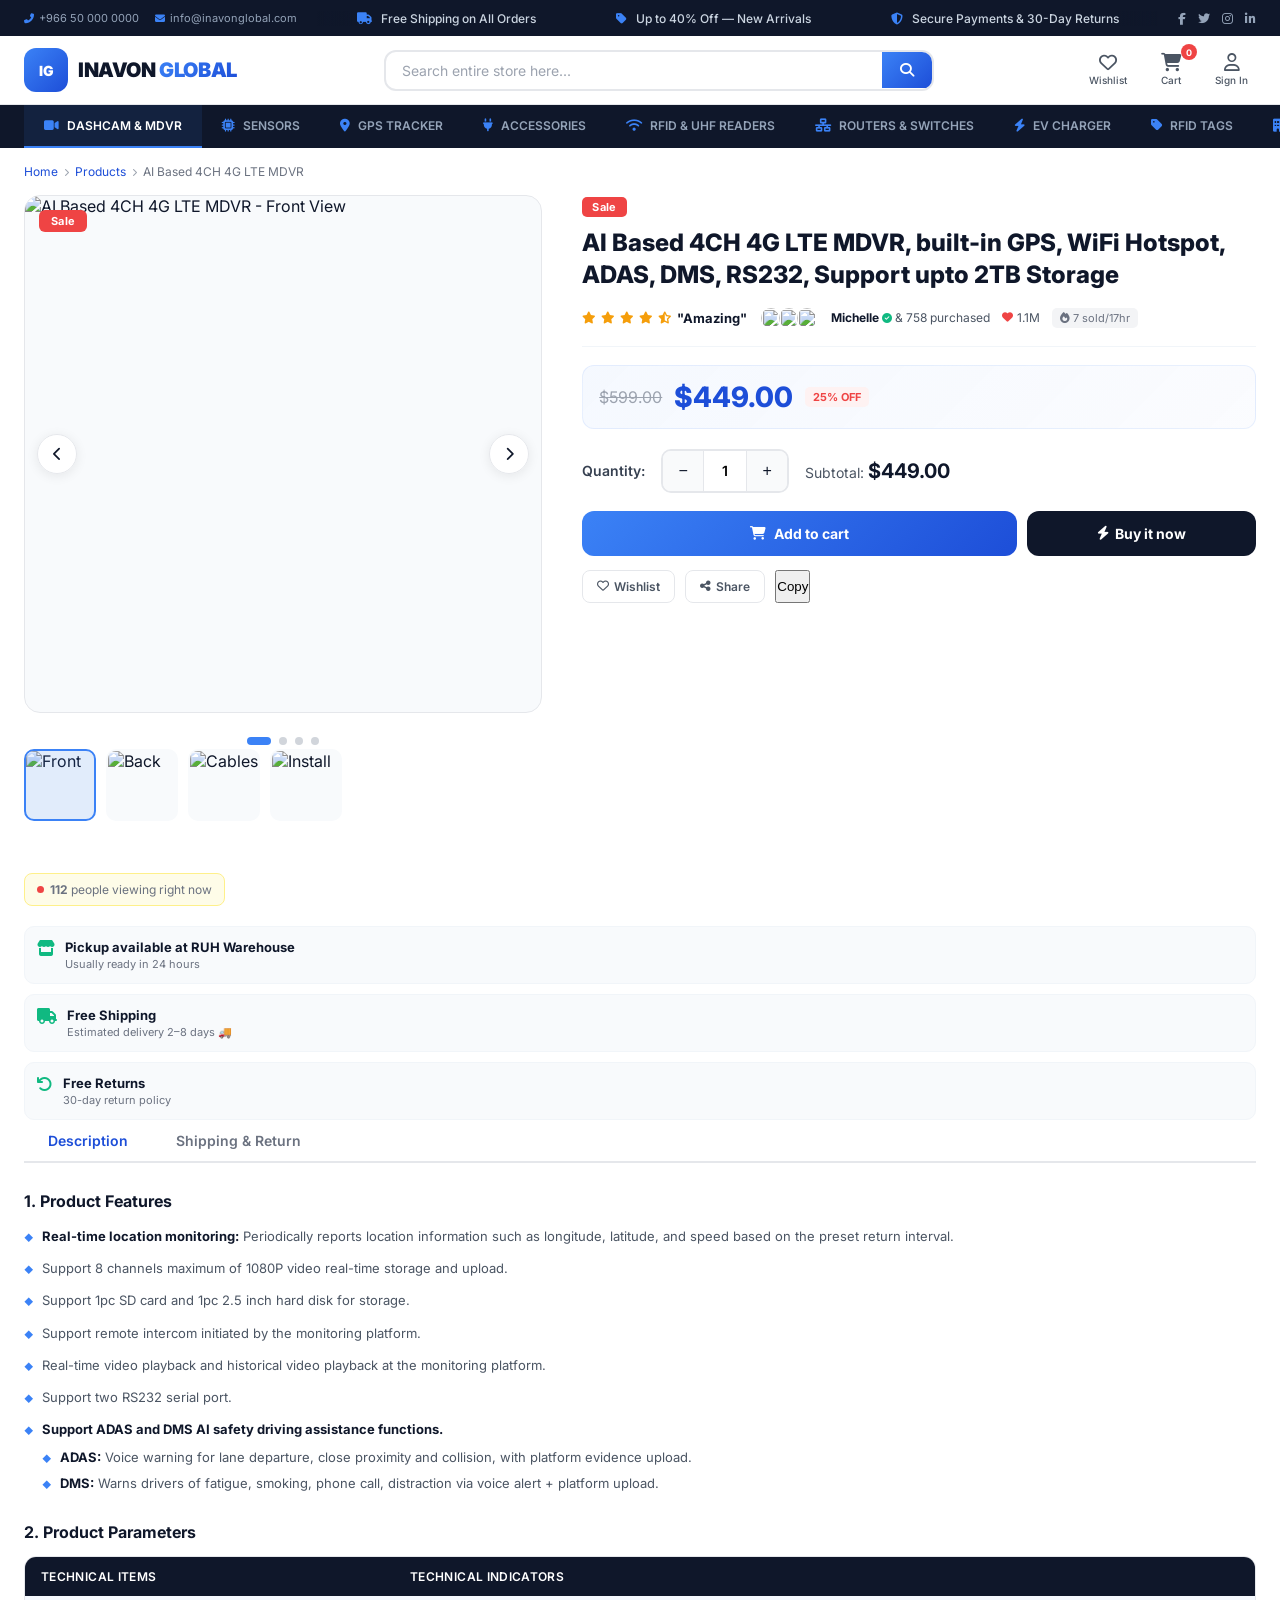
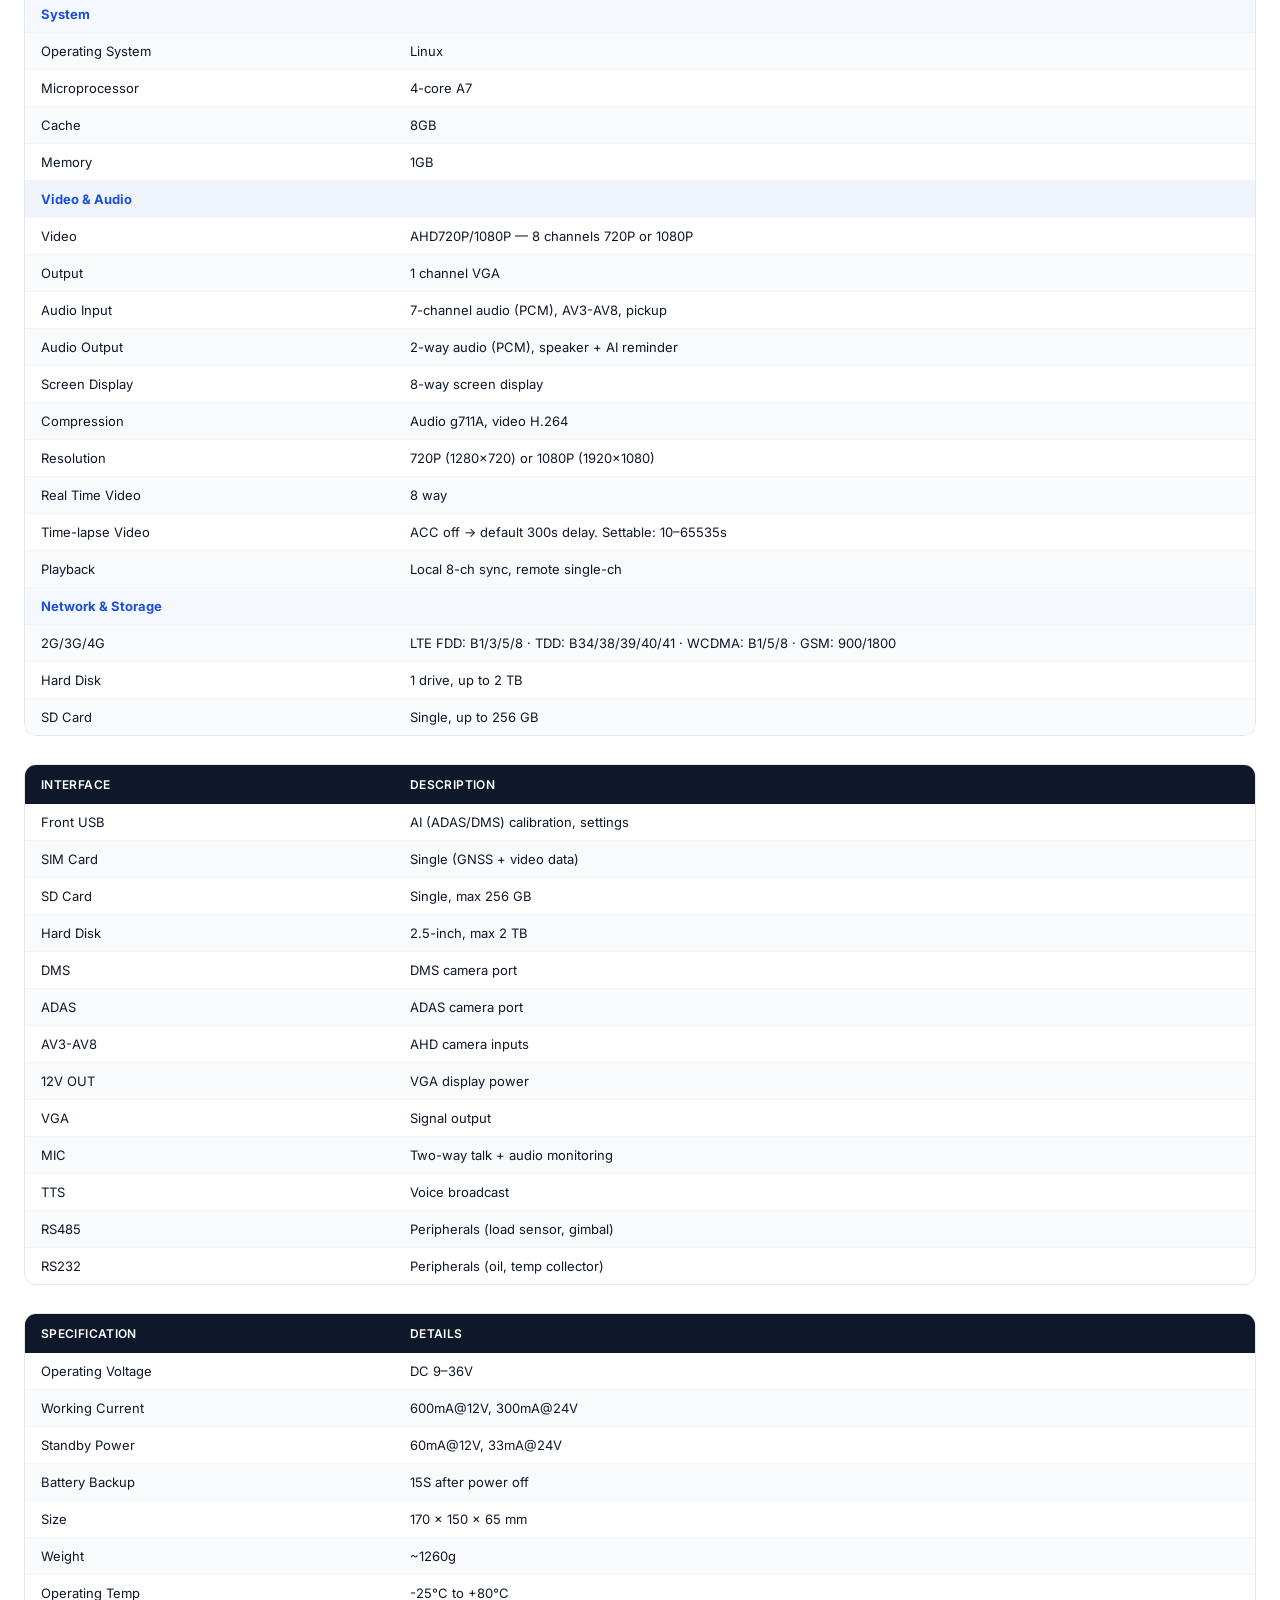
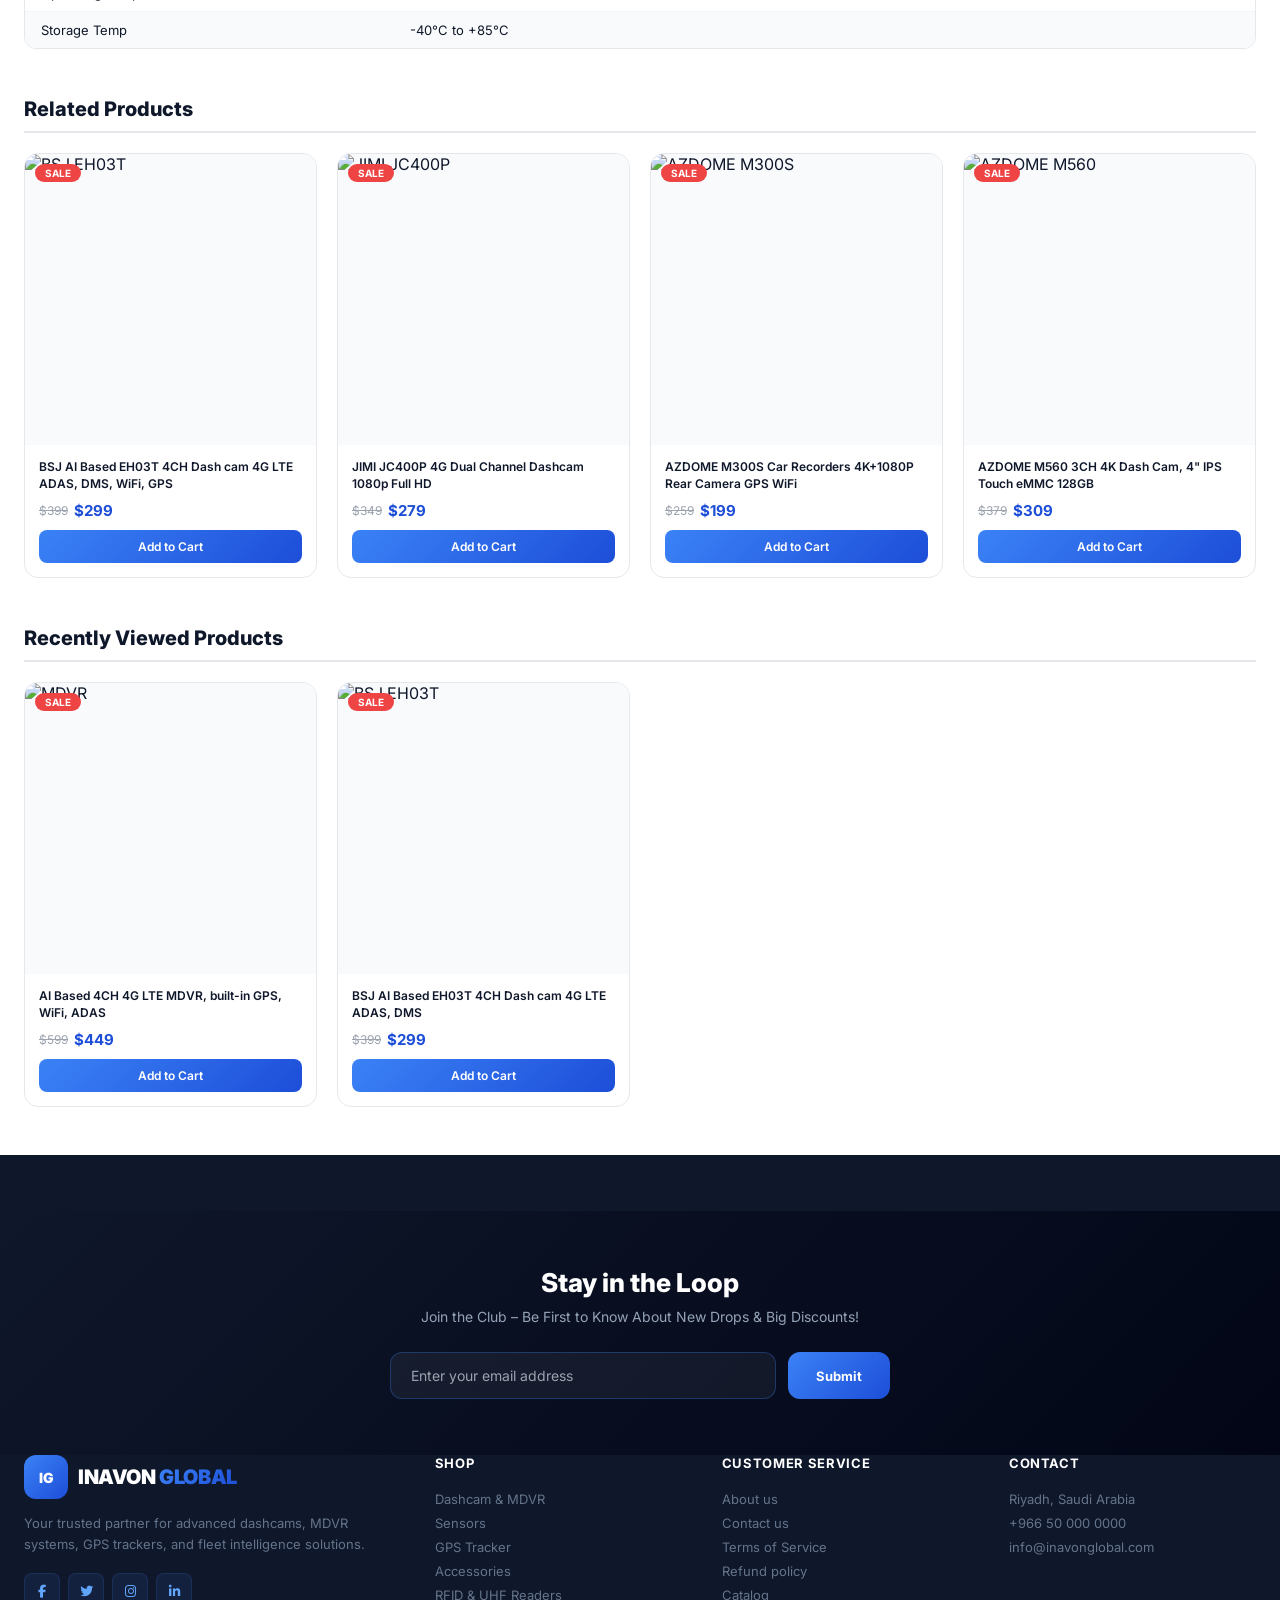
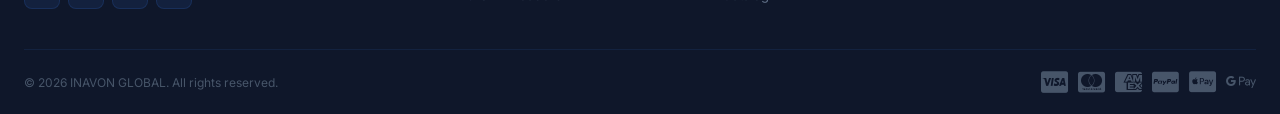
==== AI-4CH-MDVR.html @ f3176323 "Added more features and updates" ====
<!DOCTYPE html>
<html lang="en">
<head>
    <meta charset="UTF-8">
    <meta name="viewport" content="width=device-width, initial-scale=1.0">
    <title>AI Based 4CH 4G LTE MDVR - INAVON GLOBAL</title>
    <link href="https://fonts.googleapis.com/css2?family=Inter:wght@300;400;500;600;700;800;900&family=Playfair+Display:wght@400;500;600;700;800;900&display=swap" rel="stylesheet">
    <link rel="stylesheet" href="https://cdnjs.cloudflare.com/ajax/libs/font-awesome/6.5.0/css/all.min.css">
    <style>
        *,*::before,*::after{margin:0;padding:0;box-sizing:border-box}
        body{font-family:'Inter',sans-serif;background:#fff;color:#0f172a;overflow-x:hidden;-webkit-font-smoothing:antialiased}
        body.menu-open{overflow:hidden}
        .container{max-width:1400px;margin:0 auto;padding:0 24px}
        img{max-width:100%;display:block}
        a{text-decoration:none}

        /* ══════════════════════════════════════
           TOP BAR
        ══════════════════════════════════════ */
        .top-bar{background:#0f172a;overflow:hidden;position:relative;height:36px}
        .top-bar .container{display:flex;align-items:center;height:100%;position:relative}
        .top-left-contact{display:flex;align-items:center;gap:16px;z-index:2;flex-shrink:0;padding-right:20px;background:#0f172a}
        .top-left-contact span{color:#94a3b8;font-size:11px;display:flex;align-items:center;gap:5px;white-space:nowrap}
        .top-left-contact span i{color:#3b82f6;font-size:10px}
        .top-right-social{display:flex;align-items:center;gap:12px;z-index:2;flex-shrink:0;padding-left:20px;background:#0f172a}
        .top-right-social a{color:#94a3b8;font-size:12px;transition:color .3s}
        .top-right-social a:hover{color:#3b82f6}
        .top-marquee{flex:1;overflow:hidden;position:relative}
        .top-marquee::before,.top-marquee::after{content:'';position:absolute;top:0;bottom:0;width:40px;z-index:1}
        .top-marquee::before{left:0;background:linear-gradient(90deg,#0f172a,transparent)}
        .top-marquee::after{right:0;background:linear-gradient(-90deg,#0f172a,transparent)}
        .marquee-track{display:flex;animation:marquee 30s linear infinite;white-space:nowrap}
        .marquee-track span{color:#cbd5e1;font-size:12px;font-weight:500;padding:0 40px}
        .marquee-track span i{color:#3b82f6;margin-right:6px}
        @keyframes marquee{0%{transform:translateX(0)}100%{transform:translateX(-50%)}}

        /* ══════════════════════════════════════
           HEADER
        ══════════════════════════════════════ */
        .shop-header{background:#fff;border-bottom:1px solid #e5e7eb;position:sticky;top:0;z-index:999}
        .header-main{display:flex;align-items:center;justify-content:space-between;padding:12px 0;gap:16px}
        .header-left{display:flex;align-items:center;gap:14px;flex-shrink:0}
        .shop-logo{display:flex;align-items:center;gap:10px;text-decoration:none;flex-shrink:0}
        .logo-mark{width:44px;height:44px;border-radius:12px;background:linear-gradient(135deg,#3b82f6,#1d4ed8);display:flex;align-items:center;justify-content:center;color:#fff;font-size:14px;font-weight:900}
        .logo-name{font-size:20px;font-weight:900;color:#0f172a;letter-spacing:-0.02em}
        .logo-name span{background:linear-gradient(135deg,#3b82f6,#1d4ed8);-webkit-background-clip:text;-webkit-text-fill-color:transparent}
        .header-search{flex:1;max-width:550px;display:flex;align-items:center;border:2px solid #e5e7eb;border-radius:12px;overflow:hidden;transition:border-color .3s}
        .header-search:focus-within{border-color:#3b82f6}
        .header-search input{flex:1;padding:10px 16px;border:none;outline:none;font-size:14px;font-family:'Inter',sans-serif;color:#0f172a;background:transparent}
        .header-search input::placeholder{color:#9ca3af}
        .search-btn{padding:10px 18px;background:linear-gradient(135deg,#3b82f6,#1d4ed8);color:#fff;border:none;cursor:pointer;font-size:14px;transition:opacity .3s;flex-shrink:0}
        .search-btn:hover{opacity:.9}
        .header-actions{display:flex;align-items:center;gap:18px;flex-shrink:0}
        .header-act{display:flex;flex-direction:column;align-items:center;gap:2px;text-decoration:none;color:#4b5563;font-size:10px;font-weight:500;cursor:pointer;position:relative;transition:color .3s;padding:4px 8px;border-radius:8px}
        .header-act:hover{color:#1d4ed8;background:rgba(59,130,246,.05)}
        .header-act i{font-size:18px}
        .cart-count{position:absolute;top:-6px;right:-8px;background:#ef4444;color:#fff;font-size:9px;font-weight:700;width:16px;height:16px;border-radius:50%;display:flex;align-items:center;justify-content:center;transition:transform .3s}
        .mobile-search-btn{display:none;background:none;border:none;font-size:20px;color:#0f172a;cursor:pointer;padding:6px}

        /* ══════════════════════════════════════
           HAMBURGER BUTTON
        ══════════════════════════════════════ */
        .hamburger-btn{display:none;flex-direction:column;justify-content:center;align-items:center;width:36px;height:36px;background:none;border:none;cursor:pointer;padding:4px;gap:5px;z-index:1001;flex-shrink:0}
        .hamburger-btn span{display:block;width:22px;height:2px;background:#0f172a;border-radius:2px;transition:all .35s ease;transform-origin:center}
        .hamburger-btn.active span:nth-child(1){transform:rotate(45deg) translate(5px,5px)}
        .hamburger-btn.active span:nth-child(2){opacity:0;transform:scaleX(0)}
        .hamburger-btn.active span:nth-child(3){transform:rotate(-45deg) translate(5px,-5px)}

        /* ══════════════════════════════════════
           MOBILE DRAWER
        ══════════════════════════════════════ */
        .mobile-overlay{position:fixed;inset:0;background:rgba(0,0,0,.5);z-index:1000;opacity:0;visibility:hidden;transition:all .35s ease}
        .mobile-overlay.active{opacity:1;visibility:visible}

        .mobile-drawer{position:fixed;top:0;left:0;width:300px;max-width:85vw;height:100vh;height:100dvh;background:#fff;z-index:1001;transform:translateX(-100%);transition:transform .35s cubic-bezier(.4,0,.2,1);overflow-y:auto;overscroll-behavior:contain;display:flex;flex-direction:column}
        .mobile-drawer.active{transform:translateX(0)}

        .drawer-header{display:flex;align-items:center;justify-content:space-between;padding:16px 20px;border-bottom:1px solid #e5e7eb;flex-shrink:0}
        .drawer-logo{display:flex;align-items:center;gap:8px}
        .drawer-logo .logo-mark{width:32px;height:32px;font-size:11px;border-radius:8px}
        .drawer-logo .logo-name{font-size:15px}
        .drawer-close{width:32px;height:32px;border:none;background:#f3f4f6;border-radius:8px;cursor:pointer;display:flex;align-items:center;justify-content:center;font-size:16px;color:#4b5563;transition:all .2s}
        .drawer-close:hover{background:#e5e7eb;color:#0f172a}

        .drawer-body{flex:1;overflow-y:auto;padding:0}

        .drawer-section{padding:0}
        .drawer-section-title{font-size:10px;font-weight:700;color:#94a3b8;text-transform:uppercase;letter-spacing:.08em;padding:16px 20px 8px}

        .drawer-link{display:flex;align-items:center;gap:12px;padding:12px 20px;color:#0f172a;font-size:14px;font-weight:500;transition:all .2s;border-left:3px solid transparent;cursor:pointer}
        .drawer-link:hover{background:rgba(59,130,246,.05);border-left-color:#3b82f6;color:#1d4ed8}
        .drawer-link i{width:20px;text-align:center;color:#3b82f6;font-size:14px;flex-shrink:0}
        .drawer-link .drawer-arrow{margin-left:auto;font-size:10px;color:#9ca3af;transition:transform .2s}
        .drawer-link:hover .drawer-arrow{transform:translateX(2px);color:#3b82f6}

        .drawer-divider{height:1px;background:#f1f5f9;margin:4px 20px}

        .drawer-account{display:flex;align-items:center;gap:12px;padding:14px 20px;background:linear-gradient(135deg,rgba(59,130,246,.05),rgba(29,78,216,.02));border-bottom:1px solid #e5e7eb;cursor:pointer;transition:background .2s}
        .drawer-account:hover{background:rgba(59,130,246,.08)}
        .drawer-account-icon{width:40px;height:40px;border-radius:50%;background:linear-gradient(135deg,#3b82f6,#1d4ed8);display:flex;align-items:center;justify-content:center;color:#fff;font-size:16px}
        .drawer-account-info{flex:1}
        .drawer-account-info strong{font-size:14px;color:#0f172a;display:block}
        .drawer-account-info span{font-size:11px;color:#6b7280}

        .drawer-footer{padding:16px 20px;border-top:1px solid #e5e7eb;flex-shrink:0}
        .drawer-social{display:flex;gap:8px;justify-content:center}
        .drawer-social a{width:36px;height:36px;border-radius:8px;background:rgba(59,130,246,.08);display:flex;align-items:center;justify-content:center;color:#3b82f6;font-size:14px;transition:all .2s}
        .drawer-social a:hover{background:rgba(59,130,246,.15);transform:translateY(-1px)}

        /* ══════════════════════════════════════
           SEARCH OVERLAY
        ══════════════════════════════════════ */
        .search-overlay{position:fixed;inset:0;background:rgba(2,6,23,.92);backdrop-filter:blur(20px);z-index:10000;display:flex;align-items:flex-start;justify-content:center;padding-top:15vh;opacity:0;visibility:hidden;transition:all .4s}
        .search-overlay.active{opacity:1;visibility:visible}
        .search-overlay-inner{width:100%;max-width:700px;padding:0 24px}
        .search-overlay-close{display:flex;justify-content:flex-end;margin-bottom:24px}
        .search-overlay-close button{background:none;border:none;color:#fff;font-size:28px;cursor:pointer;transition:transform .3s}
        .search-overlay-close button:hover{transform:rotate(90deg)}
        .search-overlay-input{display:flex;border-bottom:3px solid rgba(59,130,246,.5);padding-bottom:12px}
        .search-overlay-input input{flex:1;background:transparent;border:none;outline:none;font-size:32px;font-weight:300;color:#fff;font-family:'Inter',sans-serif}
        .search-overlay-input input::placeholder{color:#6b7280}
        .search-overlay-input button{background:none;border:none;color:#3b82f6;font-size:28px;cursor:pointer}
        .search-overlay-tags{margin-top:32px}
        .search-overlay-tags p{font-size:13px;color:#6b7280;margin-bottom:12px}
        .search-overlay-tags .tags-wrap{display:flex;flex-wrap:wrap;gap:8px}
        .search-overlay-tags .tag{padding:8px 16px;border-radius:100px;border:1px solid rgba(59,130,246,.3);color:#60a5fa;font-size:13px;text-decoration:none;transition:all .3s;cursor:pointer}
        .search-overlay-tags .tag:hover{background:rgba(59,130,246,.15);border-color:#3b82f6}

        /* ══════════════════════════════════════
           MOBILE CATEGORY BAR (sticky below header)
        ══════════════════════════════════════ */
        .mobile-cat-bar{display:none;background:#0f172a;position:sticky;top:60px;z-index:998;border-bottom:1px solid rgba(59,130,246,.2)}
        .mobile-cat-bar .container{display:flex;overflow-x:auto;scrollbar-width:none;-ms-overflow-style:none;padding:0 16px}
        .mobile-cat-bar .container::-webkit-scrollbar{display:none}
        .mobile-cat-bar .cat-link{padding:10px 14px;font-size:11px}

        /* ══════════════════════════════════════
           CATEGORY NAV
        ══════════════════════════════════════ */
        .cat-nav{background:#0f172a}
        .cat-nav .container{display:flex;overflow-x:auto;scrollbar-width:none;-ms-overflow-style:none}
        .cat-nav .container::-webkit-scrollbar{display:none}
        .cat-link{display:flex;align-items:center;gap:8px;padding:13px 20px;color:#94a3b8;text-decoration:none;font-size:12px;font-weight:600;white-space:nowrap;border-bottom:2px solid transparent;transition:all .3s}
        .cat-link i{color:#3b82f6;font-size:13px}
        .cat-link:hover,.cat-link.active{color:#fff;background:rgba(59,130,246,.1);border-bottom-color:#3b82f6}

        /* ══════════════════════════════════════
           BREADCRUMB
        ══════════════════════════════════════ */
        .pd-breadcrumb{display:flex;align-items:center;gap:6px;padding:16px 0;font-size:12px;color:#6b7280;flex-wrap:wrap}
        .pd-breadcrumb a{color:#1d4ed8;text-decoration:none;transition:color .3s}
        .pd-breadcrumb a:hover{color:#3b82f6}
        .pd-breadcrumb i{font-size:8px;color:#9ca3af}

        /* ══════════════════════════════════════
           MAIN PRODUCT GRID
        ══════════════════════════════════════ */
        .pd-grid{display:grid;grid-template-columns:1fr 1.3fr;gap:40px;margin-bottom:48px;align-items:start}

        /* ══════════════════════════════════════
           IMAGE CAROUSEL
        ══════════════════════════════════════ */
        .pd-gallery{position:sticky;top:90px}
        .carousel-wrapper{position:relative;width:100%;border-radius:16px;overflow:hidden;background:#f8fafc;border:1px solid #e5e7eb;margin-bottom:12px;user-select:none;-webkit-user-select:none}
        .carousel-track{display:flex;transition:transform .45s cubic-bezier(.4,0,.2,1);will-change:transform}
        .carousel-slide{min-width:100%;aspect-ratio:1/1;overflow:hidden;position:relative}
        .carousel-slide img{width:100%;height:100%;object-fit:cover;transition:transform .5s}
        .carousel-slide:hover img{transform:scale(1.05)}
        .carousel-slide .zoom-hint{position:absolute;bottom:12px;right:12px;background:rgba(0,0,0,.5);color:#fff;font-size:10px;padding:4px 10px;border-radius:6px;opacity:0;transition:opacity .3s;pointer-events:none;display:flex;align-items:center;gap:4px}
        .carousel-slide:hover .zoom-hint{opacity:1}

        .carousel-arrow{position:absolute;top:50%;transform:translateY(-50%);width:40px;height:40px;border-radius:50%;background:rgba(255,255,255,.92);border:1px solid #e5e7eb;display:flex;align-items:center;justify-content:center;cursor:pointer;z-index:5;transition:all .25s;box-shadow:0 2px 12px rgba(0,0,0,.08);color:#0f172a;font-size:14px}
        .carousel-arrow:hover{background:#fff;box-shadow:0 4px 20px rgba(0,0,0,.12);transform:translateY(-50%) scale(1.05)}
        .carousel-arrow.prev{left:12px}
        .carousel-arrow.next{right:12px}
        .carousel-arrow:active{transform:translateY(-50%) scale(.95)}

        .carousel-dots{display:flex;justify-content:center;gap:8px;padding:12px 0 4px}
        .carousel-dot{width:8px;height:8px;border-radius:50%;background:#d1d5db;border:none;cursor:pointer;transition:all .3s;padding:0}
        .carousel-dot.active{background:#3b82f6;width:24px;border-radius:4px}
        .carousel-dot:hover{background:#93c5fd}

        .carousel-badge{position:absolute;top:14px;left:14px;background:#ef4444;color:#fff;font-size:11px;font-weight:700;padding:4px 12px;border-radius:6px;z-index:5;letter-spacing:.03em}

        .pd-thumbs{display:flex;gap:10px;overflow-x:auto;scrollbar-width:none;padding-bottom:4px}
        .pd-thumbs::-webkit-scrollbar{display:none}
        .pd-thumb{width:72px;height:72px;min-width:72px;border-radius:10px;overflow:hidden;cursor:pointer;border:2px solid transparent;transition:all .3s;background:#f8fafc;position:relative}
        .pd-thumb.active,.pd-thumb:hover{border-color:#3b82f6}
        .pd-thumb.active::after{content:'';position:absolute;inset:0;background:rgba(59,130,246,.12);pointer-events:none}
        .pd-thumb img{width:100%;height:100%;object-fit:cover}

        /* Info */
        .pd-sale-badge{display:inline-block;background:#ef4444;color:#fff;font-size:11px;font-weight:700;padding:3px 10px;border-radius:5px;margin-bottom:10px;letter-spacing:.03em}
        .pd-title{font-size:24px;font-weight:800;color:#0f172a;line-height:1.35;margin-bottom:14px}

        .social-proof-bar{display:flex;flex-wrap:wrap;align-items:center;gap:12px;margin-bottom:18px;padding-bottom:16px;border-bottom:1px solid #f1f5f9}
        .sp-trust{display:flex;align-items:center;gap:5px;font-size:13px;font-weight:700;color:#0f172a}
        .sp-trust i{color:#f59e0b;font-size:12px}
        .sp-avatars{display:flex;align-items:center}
        .sp-avatars img{width:24px;height:24px;border-radius:50%;border:2px solid #fff;margin-left:-6px;object-fit:cover}
        .sp-avatars img:first-child{margin-left:0}
        .sp-text{font-size:12px;color:#4b5563}
        .sp-text strong{color:#0f172a}
        .sp-verified{color:#10b981;font-size:10px}
        .sp-love{display:flex;align-items:center;gap:4px;font-size:12px;color:#4b5563}
        .sp-love i{color:#ef4444;font-size:11px}
        .sp-sold{font-size:11px;color:#6b7280;background:#f3f4f6;padding:3px 8px;border-radius:5px}

        .pd-price-box{display:flex;align-items:center;gap:12px;margin-bottom:20px;padding:14px 16px;background:linear-gradient(135deg,rgba(59,130,246,.05),rgba(29,78,216,.02));border-radius:12px;border:1px solid rgba(59,130,246,.1);flex-wrap:wrap}
        .pd-old-price{font-size:16px;color:#9ca3af;text-decoration:line-through}
        .pd-new-price{font-size:28px;font-weight:800;color:#1d4ed8}
        .pd-discount-tag{background:#fef2f2;color:#ef4444;font-size:11px;font-weight:700;padding:3px 8px;border-radius:5px}

        .pd-qty-cart{display:flex;align-items:center;gap:16px;margin-bottom:18px;flex-wrap:wrap}
        .pd-qty-label{font-size:14px;font-weight:600;color:#374151}
        .pd-qty{display:flex;align-items:center;border:2px solid #e5e7eb;border-radius:10px;overflow:hidden}
        .pd-qty button{width:40px;height:40px;background:#f9fafb;border:none;font-size:16px;cursor:pointer;color:#0f172a;transition:background .2s;display:flex;align-items:center;justify-content:center}
        .pd-qty button:hover{background:#e5e7eb}
        .pd-qty input{width:44px;height:40px;border:none;border-left:1px solid #e5e7eb;border-right:1px solid #e5e7eb;text-align:center;font-size:14px;font-weight:600;font-family:'Inter',sans-serif;outline:none;-moz-appearance:textfield}
        .pd-qty input::-webkit-outer-spin-button,.pd-qty input::-webkit-inner-spin-button{-webkit-appearance:none;margin:0}
        .pd-subtotal{font-size:14px;color:#4b5563}
        .pd-subtotal strong{color:#0f172a;font-size:20px}

        .pd-action-btns{display:flex;gap:10px;margin-bottom:14px}
        .pd-add-cart{flex:2;padding:14px 20px;background:linear-gradient(135deg,#3b82f6,#1d4ed8);color:#fff;border:none;border-radius:12px;font-size:14px;font-weight:700;cursor:pointer;transition:all .3s;display:flex;align-items:center;justify-content:center;gap:8px;font-family:'Inter',sans-serif}
        .pd-add-cart:hover{box-shadow:0 0 30px rgba(59,130,246,.4);transform:translateY(-1px)}
        .pd-add-cart:active{transform:translateY(0)}
        .pd-buy-now{flex:1;padding:14px 16px;background:#0f172a;color:#fff;border:none;border-radius:12px;font-size:14px;font-weight:700;cursor:pointer;transition:all .3s;display:flex;align-items:center;justify-content:center;gap:6px;font-family:'Inter',sans-serif}
        .pd-buy-now:hover{background:#1e293b;transform:translateY(-1px)}
        .pd-buy-now:active{transform:translateY(0)}

        .pd-secondary-actions{display:flex;gap:10px;margin-bottom:20px}
        .pd-wish-btn,.pd-share-btn{display:flex;align-items:center;gap:5px;font-size:12px;font-weight:600;color:#4b5563;background:none;border:1px solid #e5e7eb;padding:8px 14px;border-radius:8px;cursor:pointer;transition:all .3s;position:relative;font-family:'Inter',sans-serif}
        .pd-wish-btn:hover{color:#ef4444;border-color:#ef4444}
        .pd-wish-btn.wishlisted{color:#ef4444;border-color:#ef4444}
        .pd-share-btn:hover{color:#3b82f6;border-color:#3b82f6}

        .share-popup{position:absolute;bottom:48px;left:50%;transform:translateX(-50%);width:260px;background:#fff;border:1px solid #e5e7eb;border-radius:10px;padding:14px;box-shadow:0 10px 40px rgba(0,0,0,.12);display:none;z-index:10}
        .share-popup.show{display:block;animation:fadeUp .2s ease}
        @keyframes fadeUp{from{opacity:0;transform:translateX(-50%) translateY(6px)}to{opacity:1;transform:translateX(-50%) translateY(0)}}
        .share-popup::after{content:'';position:absolute;bottom:-6px;left:50%;transform:translateX(-50%) rotate(45deg);width:12px;height:12px;background:#fff;border-right:1px solid #e5e7eb;border-bottom:1px solid #e5e7eb}
        .share-popup h4{font-size:12px;font-weight:700;margin-bottom:6px;color:#0f172a}
        .share-link-box{display:flex;border:1px solid #e5e7eb;border-radius:6px;overflow:hidden}
        .share-link-box input{flex:1;padding:6px 8px;font-size:10px;border:none;outline:none;color:#6b7280;min-width:0}
        .share-link-box button{padding:6px 10px;background:#3b82f6;color:#fff;border:none;font-size:10px;cursor:pointer;white-space:nowrap;font-family:'Inter',sans-serif}

        .pd-live-viewers{display:flex;align-items:center;gap:6px;font-size:12px;color:#6b7280;margin-bottom:20px;padding:8px 12px;background:#fefce8;border-radius:8px;border:1px solid #fef08a;width:fit-content}
        .live-dot{width:7px;height:7px;background:#ef4444;border-radius:50%;animation:pulse 1.5s infinite;flex-shrink:0}
        @keyframes pulse{0%{box-shadow:0 0 0 0 rgba(239,68,68,.7)}70%{box-shadow:0 0 0 6px rgba(239,68,68,0)}100%{box-shadow:0 0 0 0 rgba(239,68,68,0)}}

        .pd-trust-badges{display:grid;grid-template-columns:1fr;gap:10px}
        .pd-badge-item{display:flex;align-items:flex-start;gap:10px;font-size:13px;color:#4b5563;padding:12px;background:#f8fafc;border-radius:10px;border:1px solid #f1f5f9}
        .pd-badge-item i{color:#10b981;font-size:16px;margin-top:1px;flex-shrink:0}
        .pd-badge-item strong{color:#0f172a;font-size:13px}
        .pd-badge-item small{display:block;font-size:11px;color:#6b7280;margin-top:2px}

        /* ══════════════════════════════════════
           TABS
        ══════════════════════════════════════ */
        .pd-tabs-sec{margin-bottom:48px}
        .pd-tabs-nav{display:flex;border-bottom:2px solid #e5e7eb;margin-bottom:28px;overflow-x:auto;scrollbar-width:none}
        .pd-tabs-nav::-webkit-scrollbar{display:none}
        .pd-tab-btn{padding:12px 24px;font-size:14px;font-weight:600;color:#6b7280;background:none;border:none;cursor:pointer;border-bottom:2px solid transparent;margin-bottom:-2px;transition:all .3s;white-space:nowrap;font-family:'Inter',sans-serif}
        .pd-tab-btn.active{color:#1d4ed8;border-bottom-color:#3b82f6}
        .pd-tab-btn:hover{color:#1d4ed8}
        .pd-tab-content{display:none}
        .pd-tab-content.active{display:block;animation:fadeIn .3s}
        @keyframes fadeIn{from{opacity:0}to{opacity:1}}

        .features-list{list-style:none}
        .features-list li{font-size:13px;color:#4b5563;line-height:1.7;margin-bottom:10px;padding-left:18px;position:relative}
        .features-list li::before{content:'◆';position:absolute;left:0;color:#3b82f6;font-size:9px;top:5px}
        .features-list li strong{color:#0f172a}

        .spec-table-wrap{overflow-x:auto;border-radius:12px;border:1px solid #e5e7eb;margin-bottom:28px;-webkit-overflow-scrolling:touch}
        .spec-table{width:100%;border-collapse:collapse;font-size:13px;min-width:480px}
        .spec-table th{background:#0f172a;color:#fff;padding:12px 16px;text-align:left;font-weight:600;font-size:12px;text-transform:uppercase;letter-spacing:.03em}
        .spec-table td{padding:10px 16px;border-bottom:1px solid #f3f4f6}
        .spec-table tr:last-child td{border-bottom:none}
        .spec-table tr:nth-child(even){background:#f9fafb}
        .spec-table tr:hover td{background:rgba(59,130,246,.03)}
        .spec-table .spec-cat td{font-weight:700;color:#1d4ed8;background:rgba(59,130,246,.05);font-size:13px}

        /* ══════════════════════════════════════
           PRODUCT CARDS GRID
        ══════════════════════════════════════ */
        .pd-related-sec,.pd-recent-sec{margin-bottom:48px}
        .pd-sec-title{font-size:20px;font-weight:800;color:#0f172a;margin-bottom:20px;padding-bottom:10px;border-bottom:2px solid #e5e7eb}
        .products-grid{display:grid;grid-template-columns:repeat(4,1fr);gap:20px}
        .product-card{background:#fff;border-radius:14px;overflow:hidden;border:1px solid #e5e7eb;transition:all .4s;position:relative;cursor:pointer}
        .product-card:hover{transform:translateY(-3px);box-shadow:0 12px 40px rgba(0,0,0,.07);border-color:rgba(59,130,246,.15)}
        .pc-badge{position:absolute;top:10px;left:10px;z-index:2;font-size:10px;font-weight:700;padding:3px 10px;border-radius:100px;text-transform:uppercase}
        .pc-badge.sale{background:#ef4444;color:#fff}
        .pc-img{width:100%;aspect-ratio:1;overflow:hidden;background:#f8fafc}
        .pc-img img{width:100%;height:100%;object-fit:cover;transition:transform .5s}
        .product-card:hover .pc-img img{transform:scale(1.05)}
        .pc-body{padding:14px}
        .pc-body h4{font-size:12px;font-weight:600;color:#0f172a;line-height:1.4;margin-bottom:8px;display:-webkit-box;-webkit-line-clamp:2;-webkit-box-orient:vertical;overflow:hidden;min-height:34px}
        .pc-price{display:flex;align-items:center;gap:6px;margin-bottom:10px}
        .pc-old{font-size:12px;color:#9ca3af;text-decoration:line-through}
        .pc-new{font-size:15px;font-weight:700;color:#1d4ed8}
        .pc-btn{display:block;width:100%;text-align:center;padding:9px;border-radius:8px;background:linear-gradient(135deg,#3b82f6,#1d4ed8);color:#fff;font-size:12px;font-weight:600;text-decoration:none;border:none;cursor:pointer;transition:all .3s;font-family:'Inter',sans-serif}
        .pc-btn:hover{box-shadow:0 0 20px rgba(59,130,246,.3)}

        /* ══════════════════════════════════════
           NEWSLETTER
        ══════════════════════════════════════ */
        .newsletter-sec{background:linear-gradient(135deg,#0f172a,#020617);padding:56px 0;text-align:center}
        .newsletter-inner{max-width:560px;margin:0 auto}
        .newsletter-sec h2{font-size:26px;font-weight:800;color:#fff;margin-bottom:8px}
        .newsletter-sec p{color:#94a3b8;margin-bottom:24px;font-size:14px;line-height:1.6}
        .newsletter-form{display:flex;gap:12px;max-width:500px;margin:0 auto}
        .newsletter-form input{flex:1;padding:14px 20px;border-radius:12px;border:1px solid rgba(59,130,246,.3);background:rgba(255,255,255,.05);color:#fff;font-size:14px;outline:none;transition:border-color .3s;font-family:'Inter',sans-serif}
        .newsletter-form input:focus{border-color:#3b82f6}
        .newsletter-form input::placeholder{color:#9ca3af}
        .newsletter-form button{padding:14px 28px;border-radius:12px;background:linear-gradient(135deg,#3b82f6,#1d4ed8);color:#fff;font-size:13px;font-weight:700;border:none;cursor:pointer;white-space:nowrap;transition:all .3s;font-family:'Inter',sans-serif}
        .newsletter-form button:hover{transform:translateY(-2px);box-shadow:0 0 30px rgba(59,130,246,.4)}

        /* ══════════════════════════════════════
           FOOTER
        ══════════════════════════════════════ */
        .shop-footer{background:#0f172a;padding:56px 0 0;color:#94a3b8}
        .footer-grid{display:grid;grid-template-columns:1.5fr 1fr 1fr 1fr;gap:40px;margin-bottom:40px}
        .footer-brand .shop-logo{margin-bottom:14px}
        .footer-brand .logo-name{color:#fff}
        .footer-brand p{font-size:13px;line-height:1.6;color:#64748b;margin-bottom:18px}
        .footer-social{display:flex;gap:8px}
        .footer-social a{width:36px;height:36px;border-radius:8px;background:rgba(59,130,246,.1);border:1px solid rgba(59,130,246,.15);display:flex;align-items:center;justify-content:center;color:#60a5fa;font-size:13px;text-decoration:none;transition:all .3s}
        .footer-social a:hover{background:rgba(59,130,246,.2);transform:translateY(-2px)}
        .footer-col h4{font-size:13px;font-weight:700;color:#fff;margin-bottom:16px;text-transform:uppercase;letter-spacing:.05em}
        .footer-col a{display:block;font-size:13px;color:#64748b;text-decoration:none;padding:4px 0;transition:color .3s}
        .footer-col a:hover{color:#60a5fa}
        .footer-bottom{border-top:1px solid rgba(59,130,246,.1);padding:20px 0;display:flex;align-items:center;justify-content:space-between;margin-top:28px;flex-wrap:wrap;gap:12px}
        .footer-bottom p{font-size:12px;color:#475569}
        .footer-payments{display:flex;gap:10px;flex-wrap:wrap}
        .footer-payments i{font-size:24px;color:#475569}

        /* ══════════════════════════════════════
           MOBILE BOTTOM NAVIGATION BAR
        ══════════════════════════════════════ */
        .mob-bottom-nav{display:none;position:fixed;bottom:0;left:0;right:0;z-index:997;background:#fff;border-top:1px solid #e5e7eb;box-shadow:0 -4px 20px rgba(0,0,0,.08);padding:6px 0 env(safe-area-inset-bottom,6px)}
        .mob-bottom-nav-inner{display:flex;align-items:center;justify-content:space-around}
        .mob-bnav-item{display:flex;flex-direction:column;align-items:center;gap:3px;text-decoration:none;color:#6b7280;font-size:10px;font-weight:600;padding:6px 12px;border-radius:12px;transition:all .3s;position:relative}
        .mob-bnav-item i{font-size:20px;transition:all .3s}
        .mob-bnav-item.active,.mob-bnav-item:hover{color:#1d4ed8}
        .mob-bnav-item.active i{transform:scale(1.1)}
        .mob-bnav-cart-badge{position:absolute;top:0;right:4px;background:#ef4444;color:#fff;font-size:9px;font-weight:700;width:16px;height:16px;border-radius:50%;display:flex;align-items:center;justify-content:center}

        /* ══════════════════════════════════════
           TOAST
        ══════════════════════════════════════ */
        .toast{position:fixed;bottom:24px;right:24px;background:#0f172a;color:#fff;padding:12px 20px;border-radius:10px;font-size:13px;font-weight:600;display:flex;align-items:center;gap:8px;box-shadow:0 10px 40px rgba(0,0,0,.2);transform:translateY(100px);opacity:0;transition:all .4s;z-index:9999}
        .toast.show{transform:translateY(0);opacity:1}
        .toast i{color:#10b981;font-size:16px}

        /* ══════════════════════════════════════
           RESPONSIVE — TABLET
        ══════════════════════════════════════ */
        @media(max-width:1100px){
            .pd-grid{grid-template-columns:1fr 1.2fr;gap:28px}
            .products-grid{grid-template-columns:repeat(2,1fr);gap:16px}
            .footer-grid{grid-template-columns:repeat(2,1fr);gap:32px}
        }

        /* ══════════════════════════════════════
           RESPONSIVE — MOBILE
        ══════════════════════════════════════ */
        @media(max-width:768px){
            .container{padding:0 16px}

            /* Top bar hidden on mobile */
            .top-bar{display:none}

            /* Show hamburger, hide desktop search */
            .hamburger-btn{display:flex}
            .header-search{display:none}
            .header-act.mob-hide{display:none}
            .header-main{padding:10px 0}

            /* Show Mobile Bottom Nav */
            .mob-bottom-nav{display:block}
            body{padding-bottom:72px}

            .logo-mark{width:38px;height:38px;font-size:12px;border-radius:10px}
            .logo-name{font-size:16px}
            .header-actions{gap:14px}
            .header-act{font-size:9px}
            .header-act i{font-size:16px}

            /* Desktop cat nav hidden — mobile cat bar shown */
            .cat-nav{display:none}
            .mobile-cat-bar{display:block}

            /* Product Grid Stacks */
            .pd-grid{grid-template-columns:1fr;gap:20px;margin-bottom:32px}
            .pd-gallery{position:relative;top:0}
            .carousel-wrapper{border-radius:12px}

            .carousel-arrow{width:32px;height:32px;font-size:12px}
            .carousel-arrow.prev{left:8px}
            .carousel-arrow.next{right:8px}
            .carousel-badge{top:10px;left:10px;font-size:10px;padding:3px 9px}

            .pd-thumb{width:60px;height:60px;min-width:60px;border-radius:8px}

            .pd-title{font-size:18px;margin-bottom:12px}
            .pd-price-box{padding:12px}
            .pd-new-price{font-size:24px}

            .social-proof-bar{gap:8px;padding-bottom:12px;margin-bottom:14px}
            .sp-trust{font-size:12px}
            .sp-text{font-size:11px}

            .pd-action-btns{flex-direction:column;gap:8px}
            .pd-add-cart,.pd-buy-now{flex:auto;padding:14px}
            .pd-secondary-actions{gap:8px}
            .pd-wish-btn,.pd-share-btn{flex:1;justify-content:center;padding:10px}

            .pd-qty-cart{gap:12px}
            .pd-qty button{width:36px;height:36px;font-size:14px}
            .pd-qty input{width:40px;height:36px;font-size:13px}

            .pd-trust-badges{gap:8px}
            .pd-badge-item{padding:10px;font-size:12px}
            .pd-badge-item i{font-size:14px}
            .pd-badge-item strong{font-size:12px}
            .pd-badge-item small{font-size:10px}

            .pd-tabs-sec{margin-bottom:32px}
            .pd-tab-btn{padding:10px 16px;font-size:13px}
            .spec-table{min-width:380px;font-size:12px}
            .spec-table th,.spec-table td{padding:8px 12px}

            .products-grid{grid-template-columns:repeat(2,1fr);gap:12px}
            .product-card{border-radius:10px}
            .pc-body{padding:10px}
            .pc-body h4{font-size:11px;min-height:30px;margin-bottom:6px}
            .pc-new{font-size:14px}
            .pc-old{font-size:11px}
            .pc-btn{padding:8px;font-size:11px;border-radius:6px}
            .pc-badge{font-size:9px;padding:2px 8px;top:8px;left:8px}
            .pd-sec-title{font-size:17px;margin-bottom:14px}

            .newsletter-sec{padding:36px 0}
            .newsletter-sec h2{font-size:20px}
            .newsletter-sec p{font-size:13px;margin-bottom:18px}
            .newsletter-form{flex-direction:column;gap:10px;border-radius:12px}
            .newsletter-form input{padding:12px 16px}
            .newsletter-form button{padding:12px 20px}

            .shop-footer{padding:40px 0 0}
            .footer-grid{grid-template-columns:1fr 1fr;gap:24px}
            .footer-col h4{font-size:12px;margin-bottom:12px}
            .footer-col a{font-size:12px}
            .footer-bottom{justify-content:center;text-align:center;flex-direction:column}

            /* Search overlay mobile */
            .search-overlay-input input{font-size:22px}
            .search-overlay{padding-top:10vh}
        }

        @media(max-width:420px){
            .container{padding:0 12px}
            .pd-title{font-size:16px}
            .pd-new-price{font-size:22px}
            .pd-old-price{font-size:14px}
            .social-proof-bar{gap:6px}
            .sp-sold{display:none}
            .pd-qty-cart{flex-direction:column;align-items:flex-start;gap:8px}
            .pd-price-box{flex-direction:column;align-items:flex-start;gap:6px}
            .pd-live-viewers{font-size:11px;padding:6px 10px}
            .products-grid{grid-template-columns:1fr 1fr;gap:10px}
            .pc-body h4{font-size:10px;-webkit-line-clamp:2}
            .pc-new{font-size:13px}
            .pc-btn{font-size:10px;padding:7px}
            .footer-grid{grid-template-columns:1fr;gap:20px}
            .newsletter-sec h2{font-size:18px}
            .spec-table{min-width:320px}
            .carousel-arrow{width:28px;height:28px;font-size:11px}
            .mob-bnav-item{padding:6px 8px;font-size:9px}
            .mob-bnav-item i{font-size:18px}
        }
    </style>
</head>
<body>

<!-- TOAST -->
<div class="toast" id="toast"><i class="fas fa-check-circle"></i><span id="toastMsg">Added to cart!</span></div>

<!-- ══════════════════════════════════════
     MOBILE OVERLAY
══════════════════════════════════════ -->
<div class="mobile-overlay" id="mobileOverlay" onclick="closeDrawer()"></div>

<!-- ══════════════════════════════════════
     MOBILE DRAWER
══════════════════════════════════════ -->
<nav class="mobile-drawer" id="mobileDrawer">
    <div class="drawer-header">
        <div class="drawer-logo">
            <div class="logo-mark">IG</div>
            <div class="logo-name">INAVON <span>GLOBAL</span></div>
        </div>
        <button class="drawer-close" onclick="closeDrawer()"><i class="fas fa-times"></i></button>
    </div>

    <div class="drawer-body">
        <div class="drawer-account" onclick="closeDrawer()">
            <div class="drawer-account-icon"><i class="far fa-user"></i></div>
            <div class="drawer-account-info">
                <strong>Sign In / Register</strong>
                <span>Access your account & orders</span>
            </div>
        </div>

        <div class="drawer-section">
            <div class="drawer-section-title">Shop Categories</div>
            <a href="#" class="drawer-link" onclick="closeDrawer()">
                <i class="fas fa-video"></i> Dashcam & MDVR
                <i class="fas fa-chevron-right drawer-arrow"></i>
            </a>
            <a href="#" class="drawer-link" onclick="closeDrawer()">
                <i class="fas fa-microchip"></i> Sensors
                <i class="fas fa-chevron-right drawer-arrow"></i>
            </a>
            <a href="#" class="drawer-link" onclick="closeDrawer()">
                <i class="fas fa-map-marker-alt"></i> GPS Tracker
                <i class="fas fa-chevron-right drawer-arrow"></i>
            </a>
            <a href="#" class="drawer-link" onclick="closeDrawer()">
                <i class="fas fa-plug"></i> Accessories
                <i class="fas fa-chevron-right drawer-arrow"></i>
            </a>
            <a href="#" class="drawer-link" onclick="closeDrawer()">
                <i class="fas fa-wifi"></i> RFID & UHF Readers
                <i class="fas fa-chevron-right drawer-arrow"></i>
            </a>
            <a href="#" class="drawer-link" onclick="closeDrawer()">
                <i class="fas fa-network-wired"></i> Routers & Switches
                <i class="fas fa-chevron-right drawer-arrow"></i>
            </a>
            <a href="#" class="drawer-link" onclick="closeDrawer()">
                <i class="fas fa-bolt"></i> EV Charger
                <i class="fas fa-chevron-right drawer-arrow"></i>
            </a>
            <a href="#" class="drawer-link" onclick="closeDrawer()">
                <i class="fas fa-tag"></i> RFID Tags
                <i class="fas fa-chevron-right drawer-arrow"></i>
            </a>
            <a href="#" class="drawer-link" onclick="closeDrawer()">
                <i class="fas fa-building"></i> Brands
                <i class="fas fa-chevron-right drawer-arrow"></i>
            </a>
        </div>

        <div class="drawer-divider"></div>

        <div class="drawer-section">
            <div class="drawer-section-title">Quick Links</div>
            <a href="#" class="drawer-link" onclick="closeDrawer()">
                <i class="fas fa-home"></i> Home
            </a>
            <a href="#" class="drawer-link" onclick="closeDrawer()">
                <i class="fas fa-th-large"></i> All Products
            </a>
            <a href="#" class="drawer-link" onclick="closeDrawer()">
                <i class="far fa-heart"></i> Wishlist
            </a>
            <a href="#" class="drawer-link" onclick="closeDrawer()">
                <i class="fas fa-shopping-cart"></i> Cart
            </a>
        </div>

        <div class="drawer-divider"></div>

        <div class="drawer-section">
            <div class="drawer-section-title">Help & Info</div>
            <a href="#" class="drawer-link" onclick="closeDrawer()">
                <i class="fas fa-info-circle"></i> About Us
            </a>
            <a href="#" class="drawer-link" onclick="closeDrawer()">
                <i class="fas fa-headset"></i> Contact Us
            </a>
            <a href="#" class="drawer-link" onclick="closeDrawer()">
                <i class="fas fa-truck"></i> Track Order
            </a>
            <a href="#" class="drawer-link" onclick="closeDrawer()">
                <i class="fas fa-undo"></i> Returns & Refunds
            </a>
        </div>
    </div>

    <div class="drawer-footer">
        <div class="drawer-social">
            <a href="#"><i class="fab fa-facebook-f"></i></a>
            <a href="#"><i class="fab fa-twitter"></i></a>
            <a href="#"><i class="fab fa-instagram"></i></a>
            <a href="#"><i class="fab fa-linkedin-in"></i></a>
            <a href="#"><i class="fab fa-whatsapp"></i></a>
        </div>
    </div>
</nav>

<!-- ══════════════════════════════════════
     SEARCH OVERLAY
══════════════════════════════════════ -->
<div class="search-overlay" id="searchOverlay">
    <div class="search-overlay-inner">
        <div class="search-overlay-close">
            <button onclick="closeSearchOverlay()" aria-label="Close search"><i class="fas fa-times"></i></button>
        </div>
        <div class="search-overlay-input">
            <input type="text" placeholder="Search for products..." id="overlaySearchInput" aria-label="Search products">
            <button aria-label="Search"><i class="fas fa-search"></i></button>
        </div>
        <div class="search-overlay-tags">
            <p>Popular Searches:</p>
            <div class="tags-wrap">
                <a class="tag" href="#">Dashcam</a>
                <a class="tag" href="#">MDVR 4CH</a>
                <a class="tag" href="#">GPS Tracker</a>
                <a class="tag" href="#">EV Charger</a>
                <a class="tag" href="#">AZDOME</a>
                <a class="tag" href="#">JIMI</a>
                <a class="tag" href="#">Hardwire Kit</a>
                <a class="tag" href="#">Night Vision</a>
            </div>
        </div>
    </div>
</div>

<!-- TOP BAR -->
<div class="top-bar">
    <div class="container">
        <div class="top-left-contact">
            <span><i class="fas fa-phone-alt"></i> +966 50 000 0000</span>
            <span><i class="fas fa-envelope"></i> info@inavonglobal.com</span>
        </div>
        <div class="top-marquee">
            <div class="marquee-track">
                <span><i class="fas fa-truck"></i> Free Shipping on All Orders</span>
                <span><i class="fas fa-tag"></i> Up to 40% Off — New Arrivals</span>
                <span><i class="fas fa-shield-alt"></i> Secure Payments & 30-Day Returns</span>
                <span><i class="fas fa-headset"></i> 24/7 Customer Support</span>
                <span><i class="fas fa-truck"></i> Free Shipping on All Orders</span>
                <span><i class="fas fa-tag"></i> Up to 40% Off — New Arrivals</span>
                <span><i class="fas fa-shield-alt"></i> Secure Payments & 30-Day Returns</span>
                <span><i class="fas fa-headset"></i> 24/7 Customer Support</span>
            </div>
        </div>
        <div class="top-right-social">
            <a href="#"><i class="fab fa-facebook-f"></i></a>
            <a href="#"><i class="fab fa-twitter"></i></a>
            <a href="#"><i class="fab fa-instagram"></i></a>
            <a href="#"><i class="fab fa-linkedin-in"></i></a>
        </div>
    </div>
</div>

<!-- HEADER -->
<header class="shop-header">
    <div class="container">
        <div class="header-main">
            <div class="header-left">
                <button class="hamburger-btn" id="hamburgerBtn" onclick="toggleDrawer()" aria-label="Menu">
                    <span></span><span></span><span></span>
                </button>
                <a href="index.html" class="shop-logo">
                    <div class="logo-mark">IG</div>
                    <div class="logo-name">INAVON <span>GLOBAL</span></div>
                </a>
            </div>
            <div class="header-search">
                <input type="text" placeholder="Search entire store here..." id="searchInput" aria-label="Search products" onfocus="openSearchOverlay()">
                <button class="search-btn" aria-label="Search" onclick="openSearchOverlay()"><i class="fas fa-search"></i></button>
            </div>
            <div class="header-actions">
                <a href="#" class="header-act mob-hide" title="Wishlist"><i class="far fa-heart"></i><span>Wishlist</span></a>
                <a href="#" class="header-act" id="cartBtn" title="Cart">
                    <i class="fas fa-shopping-cart"></i>
                    <span class="cart-count" id="cartCount">0</span>
                    <span>Cart</span>
                </a>
                <a href="#" class="header-act mob-hide" title="Sign In"><i class="far fa-user"></i><span>Sign In</span></a>
            </div>
        </div>
    </div>
</header>

<!-- CATEGORY NAV (desktop) -->
<nav class="cat-nav">
    <div class="container">
        <a href="#" class="cat-link active"><i class="fas fa-video"></i> DASHCAM & MDVR</a>
        <a href="#" class="cat-link"><i class="fas fa-microchip"></i> SENSORS</a>
        <a href="#" class="cat-link"><i class="fas fa-map-marker-alt"></i> GPS TRACKER</a>
        <a href="#" class="cat-link"><i class="fas fa-plug"></i> ACCESSORIES</a>
        <a href="#" class="cat-link"><i class="fas fa-wifi"></i> RFID & UHF READERS</a>
        <a href="#" class="cat-link"><i class="fas fa-network-wired"></i> ROUTERS & SWITCHES</a>
        <a href="#" class="cat-link"><i class="fas fa-bolt"></i> EV CHARGER</a>
        <a href="#" class="cat-link"><i class="fas fa-tag"></i> RFID TAGS</a>
        <a href="#" class="cat-link"><i class="fas fa-building"></i> BRANDS</a>
    </div>
</nav>

<!-- MOBILE CATEGORY BAR (sticky below header) -->
<nav class="mobile-cat-bar">
    <div class="container">
        <a href="#" class="cat-link active"><i class="fas fa-video"></i> DASHCAM & MDVR</a>
        <a href="#" class="cat-link"><i class="fas fa-microchip"></i> SENSORS</a>
        <a href="#" class="cat-link"><i class="fas fa-map-marker-alt"></i> GPS TRACKER</a>
        <a href="#" class="cat-link"><i class="fas fa-plug"></i> ACCESSORIES</a>
        <a href="#" class="cat-link"><i class="fas fa-wifi"></i> RFID & UHF READERS</a>
        <a href="#" class="cat-link"><i class="fas fa-network-wired"></i> ROUTERS & SWITCHES</a>
        <a href="#" class="cat-link"><i class="fas fa-bolt"></i> EV CHARGER</a>
        <a href="#" class="cat-link"><i class="fas fa-tag"></i> RFID TAGS</a>
        <a href="#" class="cat-link"><i class="fas fa-building"></i> BRANDS</a>
    </div>
</nav>

<!-- BREADCRUMB -->
<div class="container">
    <div class="pd-breadcrumb">
        <a href="#">Home</a> <i class="fas fa-chevron-right"></i>
        <a href="#">Products</a> <i class="fas fa-chevron-right"></i>
        <span>AI Based 4CH 4G LTE MDVR</span>
    </div>
</div>

<!-- MAIN PRODUCT DETAIL -->
<section class="container">
    <div class="pd-grid">
        <div class="pd-gallery">
            <div class="carousel-wrapper" id="carouselWrapper">
                <div class="carousel-badge">Sale</div>
                <div class="carousel-track" id="carouselTrack">
                    <div class="carousel-slide">
                        <img src="https://picsum.photos/seed/mdvr-front-view/800/800.jpg" alt="AI Based 4CH 4G LTE MDVR - Front View">
                        <div class="zoom-hint"><i class="fas fa-search-plus"></i> Hover to zoom</div>
                    </div>
                    <div class="carousel-slide">
                        <img src="https://picsum.photos/seed/mdvr-ports-back/800/800.jpg" alt="AI Based 4CH 4G LTE MDVR - Back Ports">
                        <div class="zoom-hint"><i class="fas fa-search-plus"></i> Hover to zoom</div>
                    </div>
                    <div class="carousel-slide">
                        <img src="https://picsum.photos/seed/mdvr-cables/800/800.jpg" alt="AI Based 4CH 4G LTE MDVR - Cables">
                        <div class="zoom-hint"><i class="fas fa-search-plus"></i> Hover to zoom</div>
                    </div>
                    <div class="carousel-slide">
                        <img src="https://picsum.photos/seed/mdvr-install/800/800.jpg" alt="AI Based 4CH 4G LTE MDVR - Installation">
                        <div class="zoom-hint"><i class="fas fa-search-plus"></i> Hover to zoom</div>
                    </div>
                </div>
                <button class="carousel-arrow prev" onclick="carouselPrev()" aria-label="Previous image"><i class="fas fa-chevron-left"></i></button>
                <button class="carousel-arrow next" onclick="carouselNext()" aria-label="Next image"><i class="fas fa-chevron-right"></i></button>
            </div>

            <div class="carousel-dots" id="carouselDots">
                <button class="carousel-dot active" onclick="goToSlide(0)" aria-label="Image 1"></button>
                <button class="carousel-dot" onclick="goToSlide(1)" aria-label="Image 2"></button>
                <button class="carousel-dot" onclick="goToSlide(2)" aria-label="Image 3"></button>
                <button class="carousel-dot" onclick="goToSlide(3)" aria-label="Image 4"></button>
            </div>

            <div class="pd-thumbs">
                <div class="pd-thumb active" onclick="goToSlide(0)">
                    <img src="https://picsum.photos/seed/mdvr-front-view/200/200.jpg" alt="Front">
                </div>
                <div class="pd-thumb" onclick="goToSlide(1)">
                    <img src="https://picsum.photos/seed/mdvr-ports-back/200/200.jpg" alt="Back">
                </div>
                <div class="pd-thumb" onclick="goToSlide(2)">
                    <img src="https://picsum.photos/seed/mdvr-cables/200/200.jpg" alt="Cables">
                </div>
                <div class="pd-thumb" onclick="goToSlide(3)">
                    <img src="https://picsum.photos/seed/mdvr-install/200/200.jpg" alt="Install">
                </div>
            </div>
        </div>

        <div class="pd-info">
            <span class="pd-sale-badge">Sale</span>
            <h1 class="pd-title">AI Based 4CH 4G LTE MDVR, built-in GPS, WiFi Hotspot, ADAS, DMS, RS232, Support upto 2TB Storage</h1>

            <div class="social-proof-bar">
                <div class="sp-trust">
                    <i class="fas fa-star"></i><i class="fas fa-star"></i><i class="fas fa-star"></i><i class="fas fa-star"></i><i class="fas fa-star-half-alt"></i>
                    <span>"Amazing"</span>
                </div>
                <div class="sp-avatars">
                    <img src="https://i.pravatar.cc/28?img=1" alt="">
                    <img src="https://i.pravatar.cc/28?img=2" alt="">
                    <img src="https://i.pravatar.cc/28?img=3" alt="">
                </div>
                <div class="sp-text">
                    <strong>Michelle</strong> <i class="fas fa-check-circle sp-verified"></i> & 758 purchased
                </div>
                <div class="sp-love"><i class="fas fa-heart"></i> 1.1M</div>
                <div class="sp-sold"><i class="fas fa-fire"></i> 7 sold/17hr</div>
            </div>

            <div class="pd-price-box">
                <span class="pd-old-price">$599.00</span>
                <span class="pd-new-price">$449.00</span>
                <span class="pd-discount-tag">25% OFF</span>
            </div>

            <div class="pd-qty-cart">
                <span class="pd-qty-label">Quantity:</span>
                <div class="pd-qty">
                    <button onclick="updateQty(-1)">−</button>
                    <input type="number" value="1" min="1" id="qtyInput" onchange="updateSubtotal()">
                    <button onclick="updateQty(1)">+</button>
                </div>
                <div class="pd-subtotal">Subtotal: <strong id="subtotalPrice">$449.00</strong></div>
            </div>

            <div class="pd-action-btns">
                <button class="pd-add-cart" onclick="addToCart()"><i class="fas fa-shopping-cart"></i> Add to cart</button>
                <button class="pd-buy-now" onclick="buyNow()"><i class="fas fa-bolt"></i> Buy it now</button>
            </div>

            <div class="pd-secondary-actions">
                <button class="pd-wish-btn" id="wishBtn" onclick="toggleWishlist()"><i class="far fa-heart" id="wishIcon"></i> <span id="wishText">Wishlist</span></button>
                <button class="pd-share-btn" onclick="toggleShare(event)">
                    <i class="fas fa-share-alt"></i> Share
                    <div class="share-popup" id="sharePopup">
                        <h4>Copy link</h4>
                        <div class="share-link-box">
                            <input type="text" value="https://shop.tefco.ai/products/ai-based-4ch-4g-lte-mdvr" id="shareLink" readonly>
                            <button onclick="copyLink(event)">Copy</button>
                        </div>
                    </div>
                </button>
            </div>

            <div class="pd-live-viewers">
                <div class="live-dot"></div>
                <span><strong id="viewerCount">112</strong> people viewing right now</span>
            </div>

            <div class="pd-trust-badges">
                <div class="pd-badge-item">
                    <i class="fas fa-store"></i>
                    <div><strong>Pickup available at RUH Warehouse</strong><small>Usually ready in 24 hours</small></div>
                </div>
                <div class="pd-badge-item">
                    <i class="fas fa-truck"></i>
                    <div><strong>Free Shipping</strong><small>Estimated delivery 2–8 days 🚚</small></div>
                </div>
                <div class="pd-badge-item">
                    <i class="fas fa-undo"></i>
                    <div><strong>Free Returns</strong><small>30-day return policy</small></div>
                </div>
            </div>
        </div>
    </div>
</section>

<!-- TABS -->
<section class="container pd-tabs-sec">
    <div class="pd-tabs-nav">
        <button class="pd-tab-btn active" onclick="switchTab(event, 'desc')">Description</button>
        <button class="pd-tab-btn" onclick="switchTab(event, 'shipping')">Shipping & Return</button>
    </div>

    <div class="pd-tab-content active" id="tab-desc">
        <h3 style="margin-bottom:14px;font-size:16px;color:#0f172a;">1. Product Features</h3>
        <ul class="features-list">
            <li><strong>Real-time location monitoring:</strong> Periodically reports location information such as longitude, latitude, and speed based on the preset return interval.</li>
            <li>Support 8 channels maximum of 1080P video real-time storage and upload.</li>
            <li>Support 1pc SD card and 1pc 2.5 inch hard disk for storage.</li>
            <li>Support remote intercom initiated by the monitoring platform.</li>
            <li>Real-time video playback and historical video playback at the monitoring platform.</li>
            <li>Support two RS232 serial port.</li>
            <li><strong>Support ADAS and DMS AI safety driving assistance functions.</strong>
                <ul style="margin-top:6px;list-style:none;padding-left:0">
                    <li style="margin-bottom:4px"><strong>ADAS:</strong> Voice warning for lane departure, close proximity and collision, with platform evidence upload.</li>
                    <li><strong>DMS:</strong> Warns drivers of fatigue, smoking, phone call, distraction via voice alert + platform upload.</li>
                </ul>
            </li>
        </ul>

        <h3 style="margin:28px 0 14px;font-size:16px;color:#0f172a;">2. Product Parameters</h3>

        <div class="spec-table-wrap">
            <table class="spec-table">
                <thead><tr><th width="30%">Technical Items</th><th>Technical Indicators</th></tr></thead>
                <tbody>
                    <tr class="spec-cat"><td colspan="2">System</td></tr>
                    <tr><td>Operating System</td><td>Linux</td></tr>
                    <tr><td>Microprocessor</td><td>4-core A7</td></tr>
                    <tr><td>Cache</td><td>8GB</td></tr>
                    <tr><td>Memory</td><td>1GB</td></tr>
                    <tr class="spec-cat"><td colspan="2">Video & Audio</td></tr>
                    <tr><td>Video</td><td>AHD720P/1080P — 8 channels 720P or 1080P</td></tr>
                    <tr><td>Output</td><td>1 channel VGA</td></tr>
                    <tr><td>Audio Input</td><td>7-channel audio (PCM), AV3-AV8, pickup</td></tr>
                    <tr><td>Audio Output</td><td>2-way audio (PCM), speaker + AI reminder</td></tr>
                    <tr><td>Screen Display</td><td>8-way screen display</td></tr>
                    <tr><td>Compression</td><td>Audio g711A, video H.264</td></tr>
                    <tr><td>Resolution</td><td>720P (1280×720) or 1080P (1920×1080)</td></tr>
                    <tr><td>Real Time Video</td><td>8 way</td></tr>
                    <tr><td>Time-lapse Video</td><td>ACC off → default 300s delay. Settable: 10–65535s</td></tr>
                    <tr><td>Playback</td><td>Local 8-ch sync, remote single-ch</td></tr>
                    <tr class="spec-cat"><td colspan="2">Network & Storage</td></tr>
                    <tr><td>2G/3G/4G</td><td>LTE FDD: B1/3/5/8 · TDD: B34/38/39/40/41 · WCDMA: B1/5/8 · GSM: 900/1800</td></tr>
                    <tr><td>Hard Disk</td><td>1 drive, up to 2 TB</td></tr>
                    <tr><td>SD Card</td><td>Single, up to 256 GB</td></tr>
                </tbody>
            </table>
        </div>

        <div class="spec-table-wrap">
            <table class="spec-table">
                <thead><tr><th width="30%">Interface</th><th>Description</th></tr></thead>
                <tbody>
                    <tr><td>Front USB</td><td>AI (ADAS/DMS) calibration, settings</td></tr>
                    <tr><td>SIM Card</td><td>Single (GNSS + video data)</td></tr>
                    <tr><td>SD Card</td><td>Single, max 256 GB</td></tr>
                    <tr><td>Hard Disk</td><td>2.5-inch, max 2 TB</td></tr>
                    <tr><td>DMS</td><td>DMS camera port</td></tr>
                    <tr><td>ADAS</td><td>ADAS camera port</td></tr>
                    <tr><td>AV3-AV8</td><td>AHD camera inputs</td></tr>
                    <tr><td>12V OUT</td><td>VGA display power</td></tr>
                    <tr><td>VGA</td><td>Signal output</td></tr>
                    <tr><td>MIC</td><td>Two-way talk + audio monitoring</td></tr>
                    <tr><td>TTS</td><td>Voice broadcast</td></tr>
                    <tr><td>RS485</td><td>Peripherals (load sensor, gimbal)</td></tr>
                    <tr><td>RS232</td><td>Peripherals (oil, temp collector)</td></tr>
                </tbody>
            </table>
        </div>

        <div class="spec-table-wrap">
            <table class="spec-table">
                <thead><tr><th width="30%">Specification</th><th>Details</th></tr></thead>
                <tbody>
                    <tr><td>Operating Voltage</td><td>DC 9–36V</td></tr>
                    <tr><td>Working Current</td><td>600mA@12V, 300mA@24V</td></tr>
                    <tr><td>Standby Power</td><td>60mA@12V, 33mA@24V</td></tr>
                    <tr><td>Battery Backup</td><td>15S after power off</td></tr>
                    <tr><td>Size</td><td>170 × 150 × 65 mm</td></tr>
                    <tr><td>Weight</td><td>~1260g</td></tr>
                    <tr><td>Operating Temp</td><td>-25°C to +80°C</td></tr>
                    <tr><td>Storage Temp</td><td>-40°C to +85°C</td></tr>
                </tbody>
            </table>
        </div>
    </div>

    <div class="pd-tab-content" id="tab-shipping">
        <h3 style="margin-bottom:14px;font-size:16px;">Shipping Policy</h3>
        <p style="color:#4b5563;line-height:1.8;margin-bottom:20px;font-size:13px">Enjoy Free Shipping On ALL Orders 🚚 Estimated delivery within 2 to 8 days. Tracking information provided for every order.</p>
        <h3 style="margin-bottom:14px;font-size:16px;">Return Policy</h3>
        <p style="color:#4b5563;line-height:1.8;margin-bottom:20px;font-size:13px">Free Returns within 30 days of delivery. Items must be in original condition with all tags attached.</p>
        <h3 style="margin-bottom:14px;font-size:16px;">Order Cancellation</h3>
        <p style="color:#4b5563;line-height:1.8;font-size:13px">Orders can be cancelled within 12 hours of placement.</p>
    </div>
</section>

<!-- RELATED PRODUCTS -->
<section class="container pd-related-sec">
    <h2 class="pd-sec-title">Related Products</h2>
    <div class="products-grid">
        <div class="product-card">
            <div class="pc-badge sale">Sale</div>
            <div class="pc-img"><img src="https://picsum.photos/seed/bsj-eh03t-dashcam/400/400.jpg" alt="BSJ EH03T"></div>
            <div class="pc-body">
                <h4>BSJ AI Based EH03T 4CH Dash cam 4G LTE ADAS, DMS, WiFi, GPS</h4>
                <div class="pc-price"><span class="pc-old">$399</span><span class="pc-new">$299</span></div>
                <button class="pc-btn" onclick="showToast('Added to cart!')">Add to Cart</button>
            </div>
        </div>
        <div class="product-card">
            <div class="pc-badge sale">Sale</div>
            <div class="pc-img"><img src="https://picsum.photos/seed/jimi-jc400p-dashcam/400/400.jpg" alt="JIMI JC400P"></div>
            <div class="pc-body">
                <h4>JIMI JC400P 4G Dual Channel Dashcam 1080p Full HD</h4>
                <div class="pc-price"><span class="pc-old">$349</span><span class="pc-new">$279</span></div>
                <button class="pc-btn" onclick="showToast('Added to cart!')">Add to Cart</button>
            </div>
        </div>
        <div class="product-card">
            <div class="pc-badge sale">Sale</div>
            <div class="pc-img"><img src="https://picsum.photos/seed/azdome-m300s-4k/400/400.jpg" alt="AZDOME M300S"></div>
            <div class="pc-body">
                <h4>AZDOME M300S Car Recorders 4K+1080P Rear Camera GPS WiFi</h4>
                <div class="pc-price"><span class="pc-old">$259</span><span class="pc-new">$199</span></div>
                <button class="pc-btn" onclick="showToast('Added to cart!')">Add to Cart</button>
            </div>
        </div>
        <div class="product-card">
            <div class="pc-badge sale">Sale</div>
            <div class="pc-img"><img src="https://picsum.photos/seed/azdome-m560-4k/400/400.jpg" alt="AZDOME M560"></div>
            <div class="pc-body">
                <h4>AZDOME M560 3CH 4K Dash Cam, 4" IPS Touch eMMC 128GB</h4>
                <div class="pc-price"><span class="pc-old">$379</span><span class="pc-new">$309</span></div>
                <button class="pc-btn" onclick="showToast('Added to cart!')">Add to Cart</button>
            </div>
        </div>
    </div>
</section>

<!-- RECENTLY VIEWED -->
<section class="container pd-recent-sec">
    <h2 class="pd-sec-title">Recently Viewed Products</h2>
    <div class="products-grid">
        <div class="product-card">
            <div class="pc-badge sale">Sale</div>
            <div class="pc-img"><img src="https://picsum.photos/seed/mdvr-front-view/400/400.jpg" alt="MDVR"></div>
            <div class="pc-body">
                <h4>AI Based 4CH 4G LTE MDVR, built-in GPS, WiFi, ADAS</h4>
                <div class="pc-price"><span class="pc-old">$599</span><span class="pc-new">$449</span></div>
                <button class="pc-btn" onclick="showToast('Added to cart!')">Add to Cart</button>
            </div>
        </div>
        <div class="product-card">
            <div class="pc-badge sale">Sale</div>
            <div class="pc-img"><img src="https://picsum.photos/seed/bsj-eh03t-dashcam/400/400.jpg" alt="BSJ EH03T"></div>
            <div class="pc-body">
                <h4>BSJ AI Based EH03T 4CH Dash cam 4G LTE ADAS, DMS</h4>
                <div class="pc-price"><span class="pc-old">$399</span><span class="pc-new">$299</span></div>
                <button class="pc-btn" onclick="showToast('Added to cart!')">Add to Cart</button>
            </div>
        </div>
    </div>
</section>

<!-- FOOTER -->
<footer class="shop-footer">
    <div class="newsletter-sec">
        <div class="container">
            <div class="newsletter-inner">
                <h2>Stay in the Loop</h2>
                <p>Join the Club – Be First to Know About New Drops & Big Discounts!</p>
                <form class="newsletter-form" onsubmit="handleNewsletter(event)">
                    <input type="email" placeholder="Enter your email address" required id="nlEmail">
                    <button type="submit">Submit</button>
                </form>
            </div>
        </div>
    </div>
    <div class="container">
        <div class="footer-grid">
            <div class="footer-brand">
                <a href="index.html" class="shop-logo"><div class="logo-mark">IG</div><div class="logo-name">INAVON <span>GLOBAL</span></div></a>
                <p>Your trusted partner for advanced dashcams, MDVR systems, GPS trackers, and fleet intelligence solutions.</p>
                <div class="footer-social">
                    <a href="#"><i class="fab fa-facebook-f"></i></a>
                    <a href="#"><i class="fab fa-twitter"></i></a>
                    <a href="#"><i class="fab fa-instagram"></i></a>
                    <a href="#"><i class="fab fa-linkedin-in"></i></a>
                </div>
            </div>
            <div class="footer-col">
                <h4>Shop</h4>
                <a href="#">Dashcam & MDVR</a>
                <a href="#">Sensors</a>
                <a href="#">GPS Tracker</a>
                <a href="#">Accessories</a>
                <a href="#">RFID & UHF Readers</a>
            </div>
            <div class="footer-col">
                <h4>Customer Service</h4>
                <a href="#">About us</a>
                <a href="#">Contact us</a>
                <a href="#">Terms of Service</a>
                <a href="#">Refund policy</a>
                <a href="#">Catalog</a>
            </div>
            <div class="footer-col">
                <h4>Contact</h4>
                <a href="#">Riyadh, Saudi Arabia</a>
                <a href="#">+966 50 000 0000</a>
                <a href="#">info@inavonglobal.com</a>
            </div>
        </div>
        <div class="footer-bottom">
            <p>© 2026 INAVON GLOBAL. All rights reserved.</p>
            <div class="footer-payments">
                <i class="fab fa-cc-visa"></i>
                <i class="fab fa-cc-mastercard"></i>
                <i class="fab fa-cc-amex"></i>
                <i class="fab fa-cc-paypal"></i>
                <i class="fab fa-cc-apple-pay"></i>
                <i class="fab fa-google-pay"></i>
            </div>
        </div>
    </div>
</footer>

<!-- ══════════════════════════════════════
     MOBILE BOTTOM NAVIGATION BAR
══════════════════════════════════════ -->
<nav class="mob-bottom-nav" aria-label="Mobile Navigation">
    <div class="container">
        <div class="mob-bottom-nav-inner">
            <a href="index.html" class="mob-bnav-item">
                <i class="fas fa-home"></i>
                <span>Home</span>
            </a>
            <a href="#" class="mob-bnav-item" onclick="openSearchOverlay(); return false;">
                <i class="fas fa-search"></i>
                <span>Search</span>
            </a>
            <a href="#" class="mob-bnav-item">
                <i class="fas fa-th-large"></i>
                <span>Categories</span>
            </a>
            <a href="#" class="mob-bnav-item">
                <i class="fas fa-shopping-cart"></i>
                <span class="mob-bnav-cart-badge" id="mobCartBadge">0</span>
                <span>Cart</span>
            </a>
            <a href="#" class="mob-bnav-item">
                <i class="far fa-user"></i>
                <span>Account</span>
            </a>
        </div>
    </div>
</nav>

<script>
    // ── STATE ──
    let cartItems = 0;

    // ══════════════════════════════════════
    //   IMAGE CAROUSEL
    // ══════════════════════════════════════
    let currentSlide = 0;
    const totalSlides = 4;
    let autoplayTimer = null;

    function goToSlide(index) {
        if (index < 0) index = totalSlides - 1;
        if (index >= totalSlides) index = 0;
        currentSlide = index;

        const track = document.getElementById('carouselTrack');
        track.style.transform = 'translateX(-' + (currentSlide * 100) + '%)';

        document.querySelectorAll('.carousel-dot').forEach((dot, i) => {
            dot.classList.toggle('active', i === currentSlide);
        });

        document.querySelectorAll('.pd-thumb').forEach((thumb, i) => {
            thumb.classList.toggle('active', i === currentSlide);
        });

        const activeThumb = document.querySelectorAll('.pd-thumb')[currentSlide];
        if (activeThumb) {
            activeThumb.scrollIntoView({ behavior: 'smooth', block: 'nearest', inline: 'center' });
        }

        resetAutoplay();
    }

    function carouselNext() {
        goToSlide(currentSlide + 1);
    }

    function carouselPrev() {
        goToSlide(currentSlide - 1);
    }

    function resetAutoplay() {
        clearInterval(autoplayTimer);
        autoplayTimer = setInterval(() => {
            goToSlide(currentSlide + 1);
        }, 5000);
    }

    resetAutoplay();

    // ── Touch/Swipe Support ──
    (function() {
        const wrapper = document.getElementById('carouselWrapper');
        let startX = 0;
        let startY = 0;
        let isDragging = false;
        let isHorizontalSwipe = null;

        wrapper.addEventListener('touchstart', function(e) {
            startX = e.touches[0].clientX;
            startY = e.touches[0].clientY;
            isDragging = true;
            isHorizontalSwipe = null;
        }, { passive: true });

        wrapper.addEventListener('touchmove', function(e) {
            if (!isDragging) return;
            const diffX = e.touches[0].clientX - startX;
            const diffY = e.touches[0].clientY - startY;

            if (isHorizontalSwipe === null && (Math.abs(diffX) > 8 || Math.abs(diffY) > 8)) {
                isHorizontalSwipe = Math.abs(diffX) > Math.abs(diffY);
            }
        }, { passive: true });

        wrapper.addEventListener('touchend', function(e) {
            if (!isDragging) return;
            isDragging = false;

            if (isHorizontalSwipe === false) return;

            const endX = e.changedTouches[0].clientX;
            const diff = endX - startX;

            if (Math.abs(diff) > 50) {
                if (diff < 0) {
                    carouselNext();
                } else {
                    carouselPrev();
                }
            }
        }, { passive: true });

        wrapper.addEventListener('mouseenter', () => clearInterval(autoplayTimer));
        wrapper.addEventListener('mouseleave', () => resetAutoplay());

        wrapper.setAttribute('tabindex', '0');
        wrapper.addEventListener('keydown', function(e) {
            if (e.key === 'ArrowLeft') carouselPrev();
            if (e.key === 'ArrowRight') carouselNext();
        });
    })();

    // ══════════════════════════════════════
    //   HAMBURGER DRAWER
    // ══════════════════════════════════════
    function toggleDrawer() {
        const drawer = document.getElementById('mobileDrawer');
        const overlay = document.getElementById('mobileOverlay');
        const btn = document.getElementById('hamburgerBtn');
        const isOpen = drawer.classList.contains('active');

        if (isOpen) {
            closeDrawer();
        } else {
            drawer.classList.add('active');
            overlay.classList.add('active');
            btn.classList.add('active');
            document.body.classList.add('menu-open');
        }
    }

    function closeDrawer() {
        document.getElementById('mobileDrawer').classList.remove('active');
        document.getElementById('mobileOverlay').classList.remove('active');
        document.getElementById('hamburgerBtn').classList.remove('active');
        document.body.classList.remove('menu-open');
    }

    document.addEventListener('keydown', function(e) {
        if (e.key === 'Escape') {
            closeDrawer();
            closeSearchOverlay();
        }
    });

    // Close drawer on swipe left
    (function() {
        const drawer = document.getElementById('mobileDrawer');
        let startX = 0, currentX = 0, isDragging = false;

        drawer.addEventListener('touchstart', function(e) {
            startX = e.touches[0].clientX;
            currentX = startX;
            isDragging = true;
        }, { passive: true });

        drawer.addEventListener('touchmove', function(e) {
            if (!isDragging) return;
            currentX = e.touches[0].clientX;
            const diff = currentX - startX;
            if (diff < 0) {
                drawer.style.transform = 'translateX(' + diff + 'px)';
                drawer.style.transition = 'none';
            }
        }, { passive: true });

        drawer.addEventListener('touchend', function() {
            if (!isDragging) return;
            isDragging = false;
            const diff = currentX - startX;
            drawer.style.transition = '';
            if (diff < -80) {
                closeDrawer();
            }
            drawer.style.transform = '';
        });
    })();

    // ══════════════════════════════════════
    //   SEARCH OVERLAY
    // ══════════════════════════════════════
    function openSearchOverlay() {
        document.getElementById('searchOverlay').classList.add('active');
        setTimeout(() => document.getElementById('overlaySearchInput').focus(), 300);
    }

    function closeSearchOverlay() {
        document.getElementById('searchOverlay').classList.remove('active');
    }

    document.getElementById('searchOverlay').addEventListener('click', function(e) {
        if (e.target === this) closeSearchOverlay();
    });

    // ══════════════════════════════════════
    //   QUANTITY
    // ══════════════════════════════════════
    const unitPrice = 449.00;
    function updateQty(change) {
        const input = document.getElementById('qtyInput');
        let val = parseInt(input.value) + change;
        if (val < 1) val = 1;
        if (val > 99) val = 99;
        input.value = val;
        updateSubtotal();
    }
    function updateSubtotal() {
        const qty = parseInt(document.getElementById('qtyInput').value) || 1;
        document.getElementById('subtotalPrice').innerText = '$' + (qty * unitPrice).toFixed(2);
    }

    // ══════════════════════════════════════
    //   CART
    // ══════════════════════════════════════
    function addToCart() {
        const qty = parseInt(document.getElementById('qtyInput').value) || 1;
        cartItems += qty;
        document.getElementById('cartCount').innerText = cartItems;
        document.getElementById('mobCartBadge').innerText = cartItems;

        // Animate header badge
        const badge = document.getElementById('cartCount');
        badge.style.transform = 'scale(1.4)';
        setTimeout(() => { badge.style.transform = 'scale(1)'; }, 300);

        // Animate mobile badge
        const mobBadge = document.getElementById('mobCartBadge');
        mobBadge.style.transform = 'scale(1.4)';
        setTimeout(() => { mobBadge.style.transform = 'scale(1)'; }, 300);

        showToast('Added to cart!');
    }
    function buyNow() {
        const qty = parseInt(document.getElementById('qtyInput').value) || 1;
        cartItems += qty;
        document.getElementById('cartCount').innerText = cartItems;
        document.getElementById('mobCartBadge').innerText = cartItems;
        showToast('Order placed successfully!');
    }

    // ══════════════════════════════════════
    //   WISHLIST
    // ══════════════════════════════════════
    let wishlisted = false;
    function toggleWishlist() {
        wishlisted = !wishlisted;
        const btn = document.getElementById('wishBtn');
        const icon = document.getElementById('wishIcon');
        const text = document.getElementById('wishText');
        if (wishlisted) {
            btn.classList.add('wishlisted');
            icon.className = 'fas fa-heart';
            text.innerText = 'Wishlisted';
            showToast('Added to wishlist ❤️');
        } else {
            btn.classList.remove('wishlisted');
            icon.className = 'far fa-heart';
            text.innerText = 'Wishlist';
        }
    }

    // ══════════════════════════════════════
    //   SHARE
    // ══════════════════════════════════════
    function toggleShare(e) {
        e.stopPropagation();
        document.getElementById('sharePopup').classList.toggle('show');
    }
    function copyLink(e) {
        e.stopPropagation();
        const el = document.getElementById('shareLink');
        el.select();
        navigator.clipboard.writeText(el.value).then(() => {
            showToast('Link copied! 🔗');
        }).catch(() => { document.execCommand('copy'); showToast('Link copied! 🔗'); });
        document.getElementById('sharePopup').classList.remove('show');
    }
    document.addEventListener('click', function(e) {
        if (!e.target.closest('.pd-share-btn')) {
            document.getElementById('sharePopup').classList.remove('show');
        }
    });

    // ══════════════════════════════════════
    //   TABS
    // ══════════════════════════════════════
    function switchTab(e, tabId) {
        document.querySelectorAll('.pd-tab-content').forEach(c => c.classList.remove('active'));
        document.querySelectorAll('.pd-tab-btn').forEach(b => b.classList.remove('active'));
        document.getElementById('tab-' + tabId).classList.add('active');
        e.target.classList.add('active');
    }

    // ══════════════════════════════════════
    //   NEWSLETTER
    // ══════════════════════════════════════
    function handleNewsletter(e) {
        e.preventDefault();
        const email = document.getElementById('nlEmail').value;
        if (email) {
            showToast('Subscribed successfully! 🎉');
            document.getElementById('nlEmail').value = '';
        }
    }

    // ══════════════════════════════════════
    //   TOAST
    // ══════════════════════════════════════
    let toastTimer;
    function showToast(msg) {
        clearTimeout(toastTimer);
        const toast = document.getElementById('toast');
        document.getElementById('toastMsg').innerText = msg;
        toast.classList.add('show');
        toastTimer = setTimeout(() => toast.classList.remove('show'), 2500);
    }

    // ══════════════════════════════════════
    //   LIVE VIEWERS
    // ══════════════════════════════════════
    setInterval(() => {
        const base = 112;
        const count = Math.max(85, base + Math.floor(Math.random() * 20) - 10);
        document.getElementById('viewerCount').innerText = count;
    }, 8000);

    // ══════════════════════════════════════
    //   CATEGORY NAV
    // ══════════════════════════════════════
    document.querySelectorAll('.cat-link').forEach(link => {
        link.addEventListener('click', function(e) {
            e.preventDefault();
            document.querySelectorAll('.cat-link').forEach(l => l.classList.remove('active'));
            this.classList.add('active');
        });
    });

    // ══════════════════════════════════════
    //   MOBILE BOTTOM NAV ACTIVE STATE
    // ══════════════════════════════════════
    document.querySelectorAll('.mob-bnav-item').forEach(item => {
        item.addEventListener('click', function(e) {
            if (this.querySelector('.fa-search')) return;
            document.querySelectorAll('.mob-bnav-item').forEach(i => i.classList.remove('active'));
            this.classList.add('active');
        });
    });
</script>

</body>
</html>
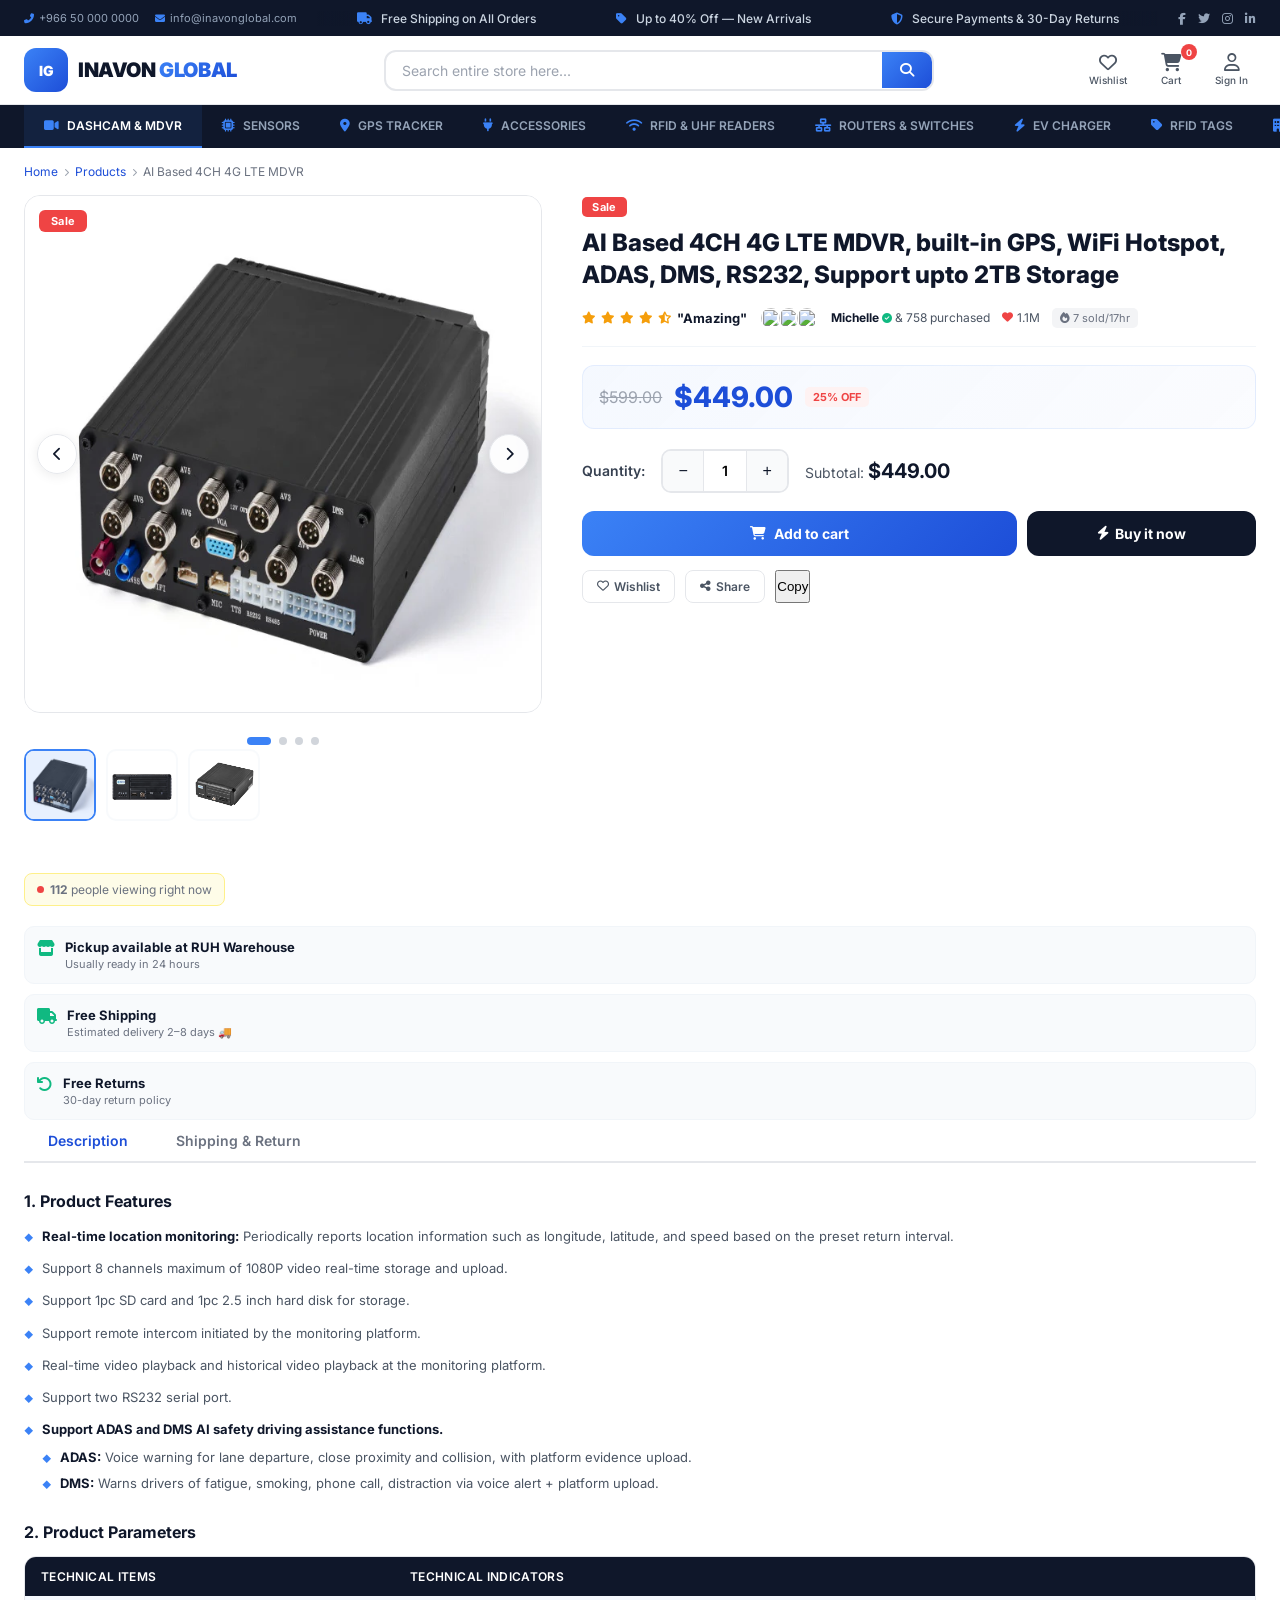
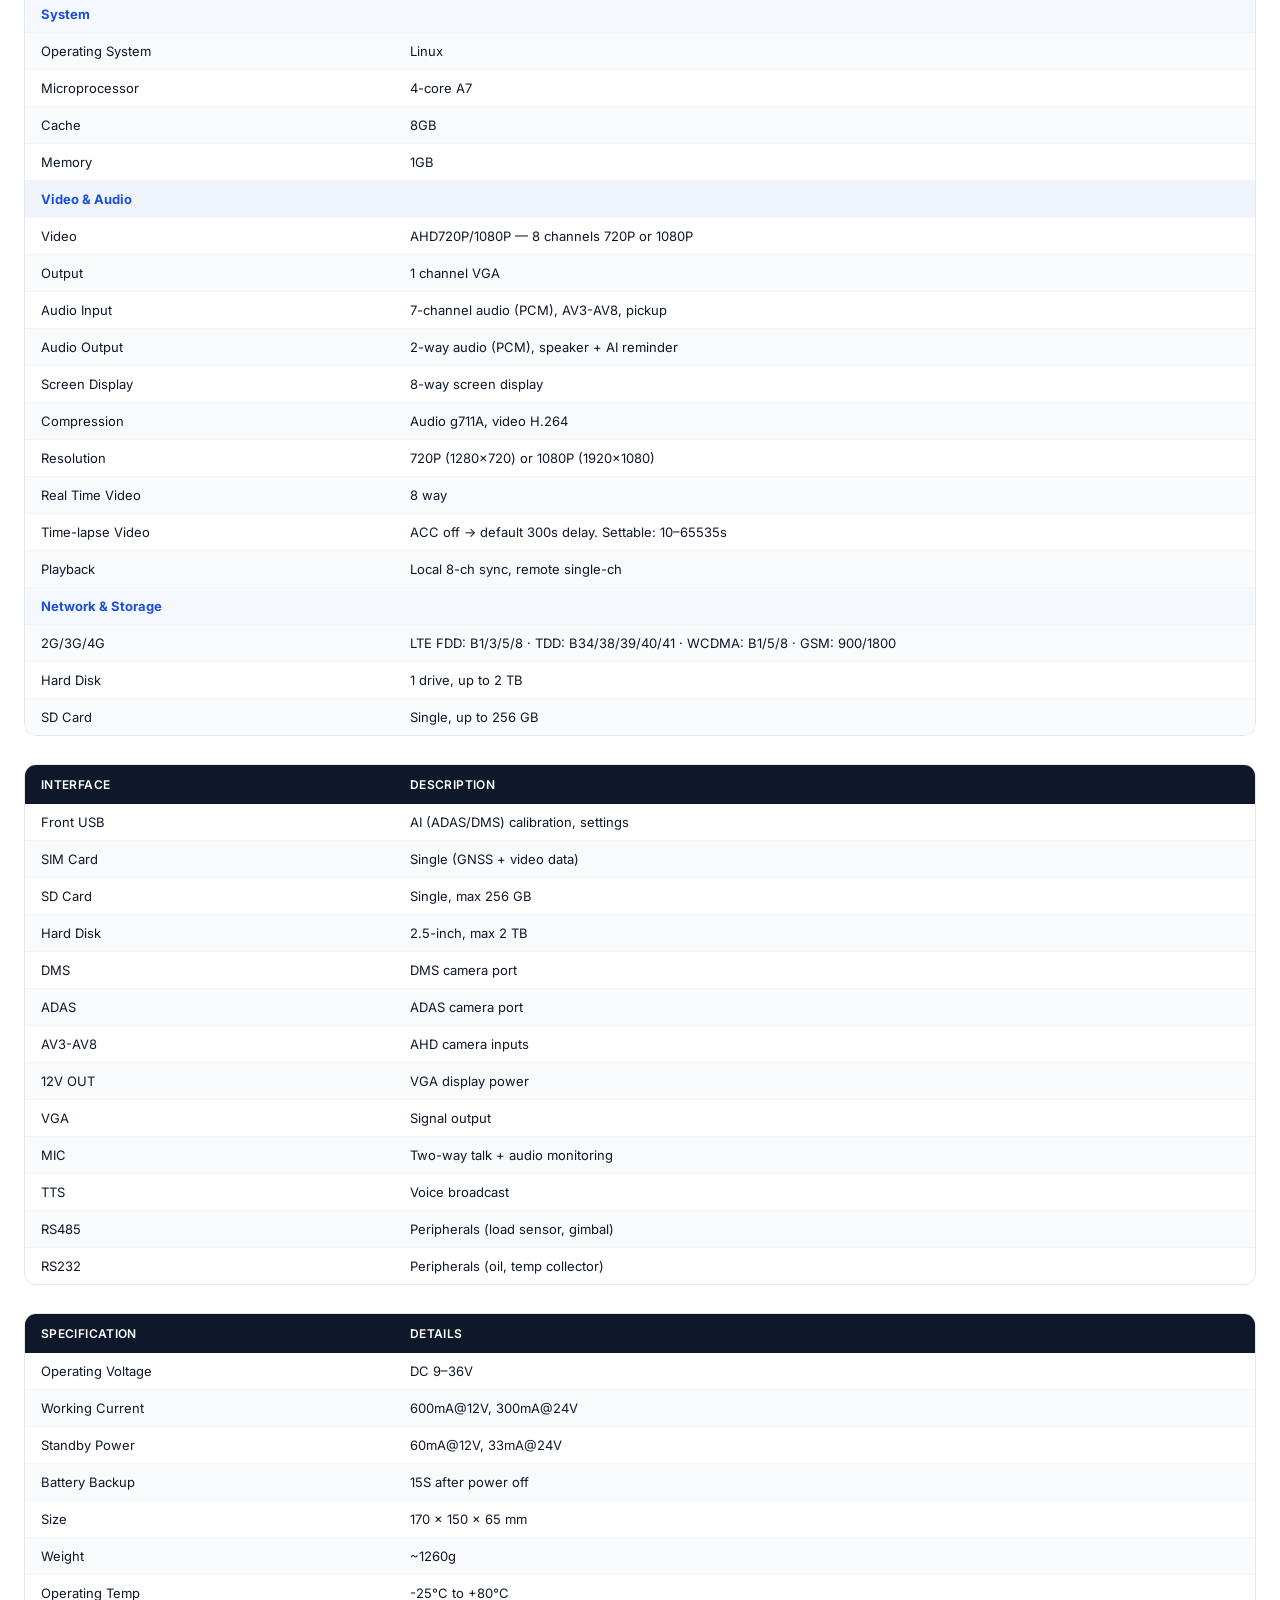
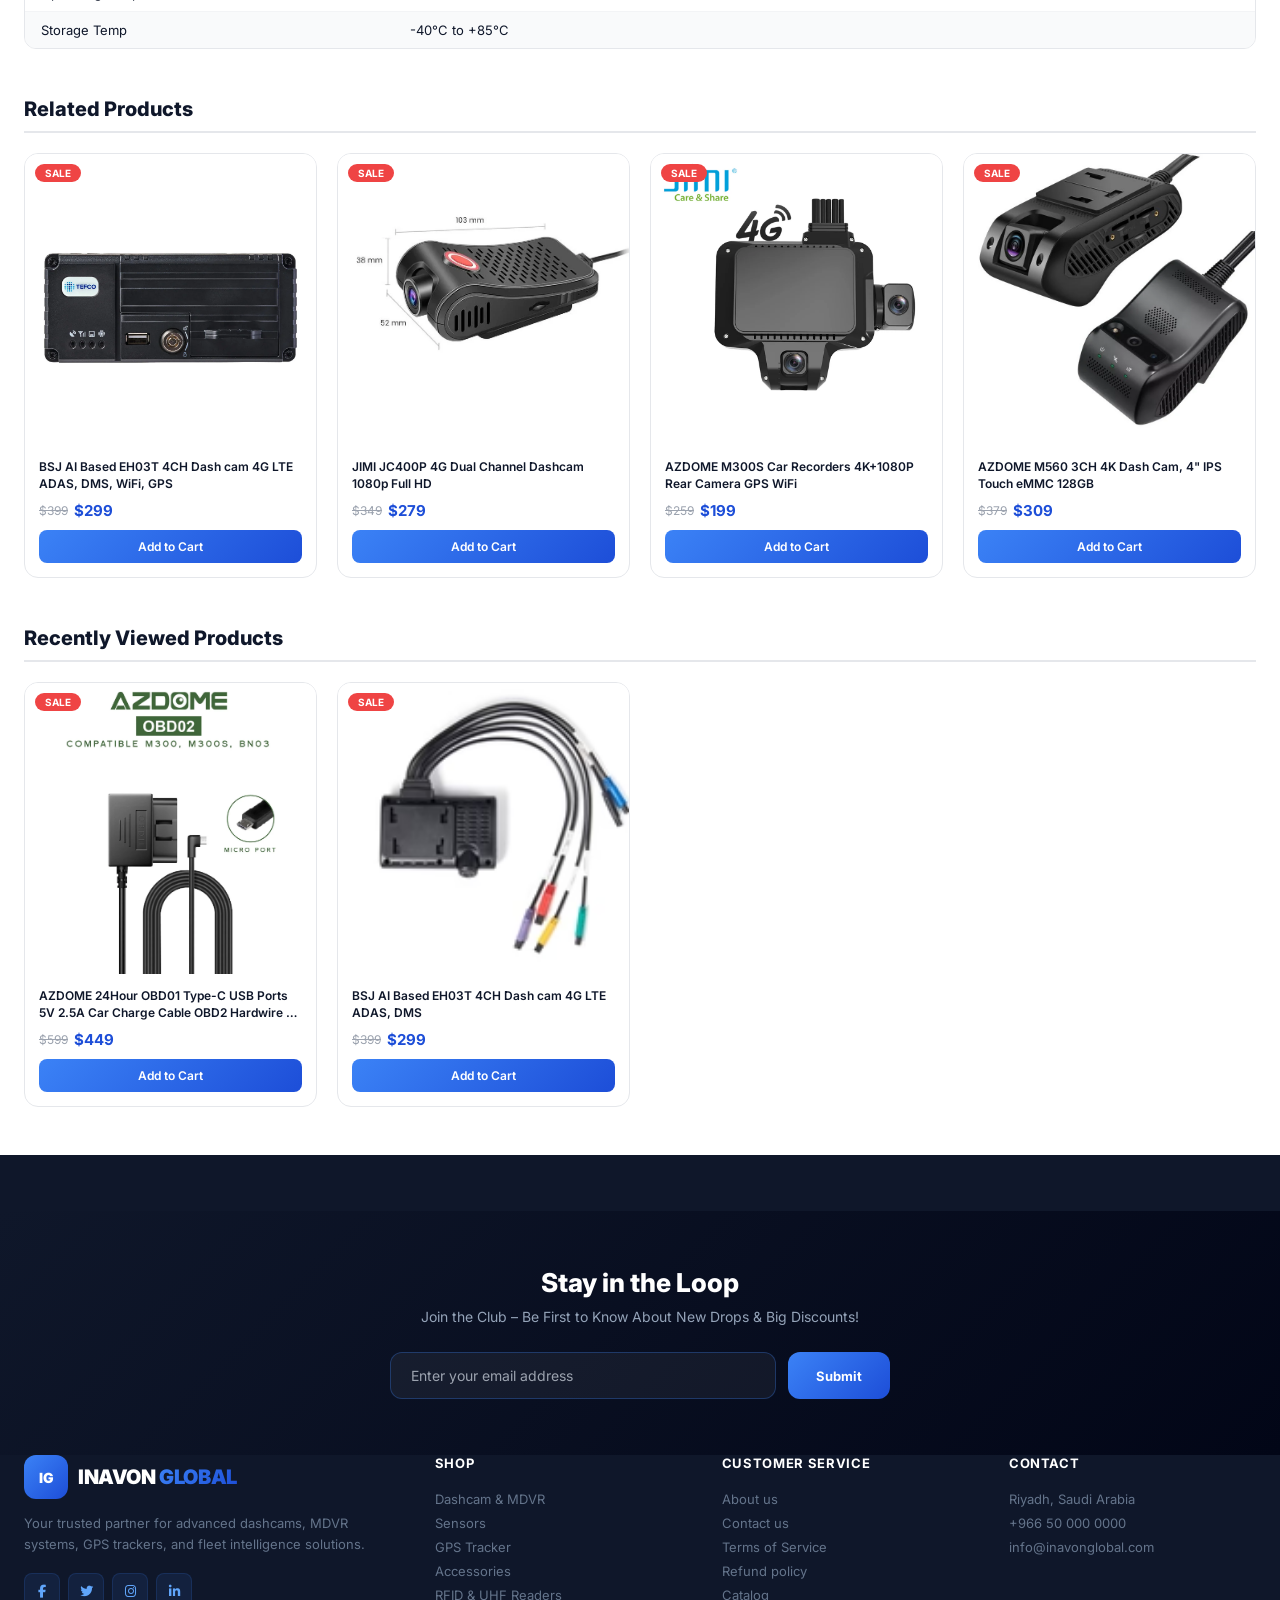
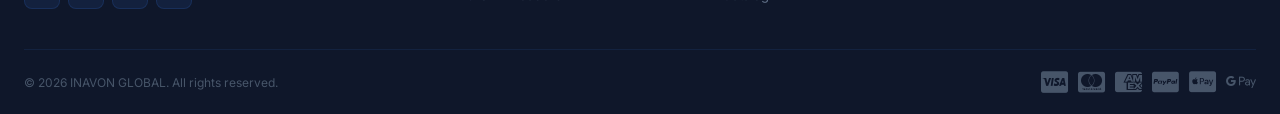
==== commit aa5a57a2: "My new work" ====
--- a/AI-4CH-MDVR.html
+++ b/AI-4CH-MDVR.html
@@ -734,21 +734,18 @@
                 <div class="carousel-badge">Sale</div>
                 <div class="carousel-track" id="carouselTrack">
                     <div class="carousel-slide">
-                        <img src="https://picsum.photos/seed/mdvr-front-view/800/800.jpg" alt="AI Based 4CH 4G LTE MDVR - Front View">
+                        <img src="images/new arrival 1.webp" alt="AI Based 4CH 4G LTE MDVR - Front View">
                         <div class="zoom-hint"><i class="fas fa-search-plus"></i> Hover to zoom</div>
                     </div>
                     <div class="carousel-slide">
-                        <img src="https://picsum.photos/seed/mdvr-ports-back/800/800.jpg" alt="AI Based 4CH 4G LTE MDVR - Back Ports">
+                        <img src="images/new arrival o2.webp" alt="AI Based 4CH 4G LTE MDVR - Back Ports">
                         <div class="zoom-hint"><i class="fas fa-search-plus"></i> Hover to zoom</div>
                     </div>
                     <div class="carousel-slide">
-                        <img src="https://picsum.photos/seed/mdvr-cables/800/800.jpg" alt="AI Based 4CH 4G LTE MDVR - Cables">
+                        <img src="images/new arrival o3.webp" alt="AI Based 4CH 4G LTE MDVR - Cables">
                         <div class="zoom-hint"><i class="fas fa-search-plus"></i> Hover to zoom</div>
                     </div>
-                    <div class="carousel-slide">
-                        <img src="https://picsum.photos/seed/mdvr-install/800/800.jpg" alt="AI Based 4CH 4G LTE MDVR - Installation">
-                        <div class="zoom-hint"><i class="fas fa-search-plus"></i> Hover to zoom</div>
-                    </div>
+                   
                 </div>
                 <button class="carousel-arrow prev" onclick="carouselPrev()" aria-label="Previous image"><i class="fas fa-chevron-left"></i></button>
                 <button class="carousel-arrow next" onclick="carouselNext()" aria-label="Next image"><i class="fas fa-chevron-right"></i></button>
@@ -763,17 +760,15 @@
 
             <div class="pd-thumbs">
                 <div class="pd-thumb active" onclick="goToSlide(0)">
-                    <img src="https://picsum.photos/seed/mdvr-front-view/200/200.jpg" alt="Front">
+                    <img src="images/new arrival 1.webp" alt="Front">
                 </div>
                 <div class="pd-thumb" onclick="goToSlide(1)">
-                    <img src="https://picsum.photos/seed/mdvr-ports-back/200/200.jpg" alt="Back">
+                    <img src="images/new arrival o2.webp" alt="Back">
                 </div>
                 <div class="pd-thumb" onclick="goToSlide(2)">
-                    <img src="https://picsum.photos/seed/mdvr-cables/200/200.jpg" alt="Cables">
+                    <img src="images/new arrival o3.webp" alt="Cables">
                 </div>
-                <div class="pd-thumb" onclick="goToSlide(3)">
-                    <img src="https://picsum.photos/seed/mdvr-install/200/200.jpg" alt="Install">
-                </div>
+              
             </div>
         </div>
 
@@ -964,7 +959,7 @@
     <div class="products-grid">
         <div class="product-card">
             <div class="pc-badge sale">Sale</div>
-            <div class="pc-img"><img src="https://picsum.photos/seed/bsj-eh03t-dashcam/400/400.jpg" alt="BSJ EH03T"></div>
+            <div class="pc-img"><img src="images/new arrival 1.1.webp" alt="BSJ EH03T"></div>
             <div class="pc-body">
                 <h4>BSJ AI Based EH03T 4CH Dash cam 4G LTE ADAS, DMS, WiFi, GPS</h4>
                 <div class="pc-price"><span class="pc-old">$399</span><span class="pc-new">$299</span></div>
@@ -973,7 +968,7 @@
         </div>
         <div class="product-card">
             <div class="pc-badge sale">Sale</div>
-            <div class="pc-img"><img src="https://picsum.photos/seed/jimi-jc400p-dashcam/400/400.jpg" alt="JIMI JC400P"></div>
+            <div class="pc-img"><img src="images/new arrival 1 .2.webp" alt="JIMI JC400P"></div>
             <div class="pc-body">
                 <h4>JIMI JC400P 4G Dual Channel Dashcam 1080p Full HD</h4>
                 <div class="pc-price"><span class="pc-old">$349</span><span class="pc-new">$279</span></div>
@@ -982,7 +977,7 @@
         </div>
         <div class="product-card">
             <div class="pc-badge sale">Sale</div>
-            <div class="pc-img"><img src="https://picsum.photos/seed/azdome-m300s-4k/400/400.jpg" alt="AZDOME M300S"></div>
+            <div class="pc-img"><img src="images/new arrival 1 . 3.webp" alt="AZDOME M300S"></div>
             <div class="pc-body">
                 <h4>AZDOME M300S Car Recorders 4K+1080P Rear Camera GPS WiFi</h4>
                 <div class="pc-price"><span class="pc-old">$259</span><span class="pc-new">$199</span></div>
@@ -991,7 +986,7 @@
         </div>
         <div class="product-card">
             <div class="pc-badge sale">Sale</div>
-            <div class="pc-img"><img src="https://picsum.photos/seed/azdome-m560-4k/400/400.jpg" alt="AZDOME M560"></div>
+            <div class="pc-img"><img src="images/new arrival 3 1.webp" alt="AZDOME M560"></div>
             <div class="pc-body">
                 <h4>AZDOME M560 3CH 4K Dash Cam, 4" IPS Touch eMMC 128GB</h4>
                 <div class="pc-price"><span class="pc-old">$379</span><span class="pc-new">$309</span></div>
@@ -1007,16 +1002,17 @@
     <div class="products-grid">
         <div class="product-card">
             <div class="pc-badge sale">Sale</div>
-            <div class="pc-img"><img src="https://picsum.photos/seed/mdvr-front-view/400/400.jpg" alt="MDVR"></div>
+            <div class="pc-img"><img src="images/trending 5 6.webp" alt="MDVR"></div>
             <div class="pc-body">
-                <h4>AI Based 4CH 4G LTE MDVR, built-in GPS, WiFi, ADAS</h4>
+                <h4>
+                 AZDOME 24Hour OBD01 Type-C USB Ports 5V 2.5A Car Charge Cable OBD2 Hardwire Kit Cord 3.5M For Dash Cam Camcorder Vehicle DVR</h4>
                 <div class="pc-price"><span class="pc-old">$599</span><span class="pc-new">$449</span></div>
                 <button class="pc-btn" onclick="showToast('Added to cart!')">Add to Cart</button>
             </div>
         </div>
         <div class="product-card">
             <div class="pc-badge sale">Sale</div>
-            <div class="pc-img"><img src="https://picsum.photos/seed/bsj-eh03t-dashcam/400/400.jpg" alt="BSJ EH03T"></div>
+            <div class="pc-img"><img src="images/GH03T-3_medium.avif" alt="BSJ EH03T"></div>
             <div class="pc-body">
                 <h4>BSJ AI Based EH03T 4CH Dash cam 4G LTE ADAS, DMS</h4>
                 <div class="pc-price"><span class="pc-old">$399</span><span class="pc-new">$299</span></div>
